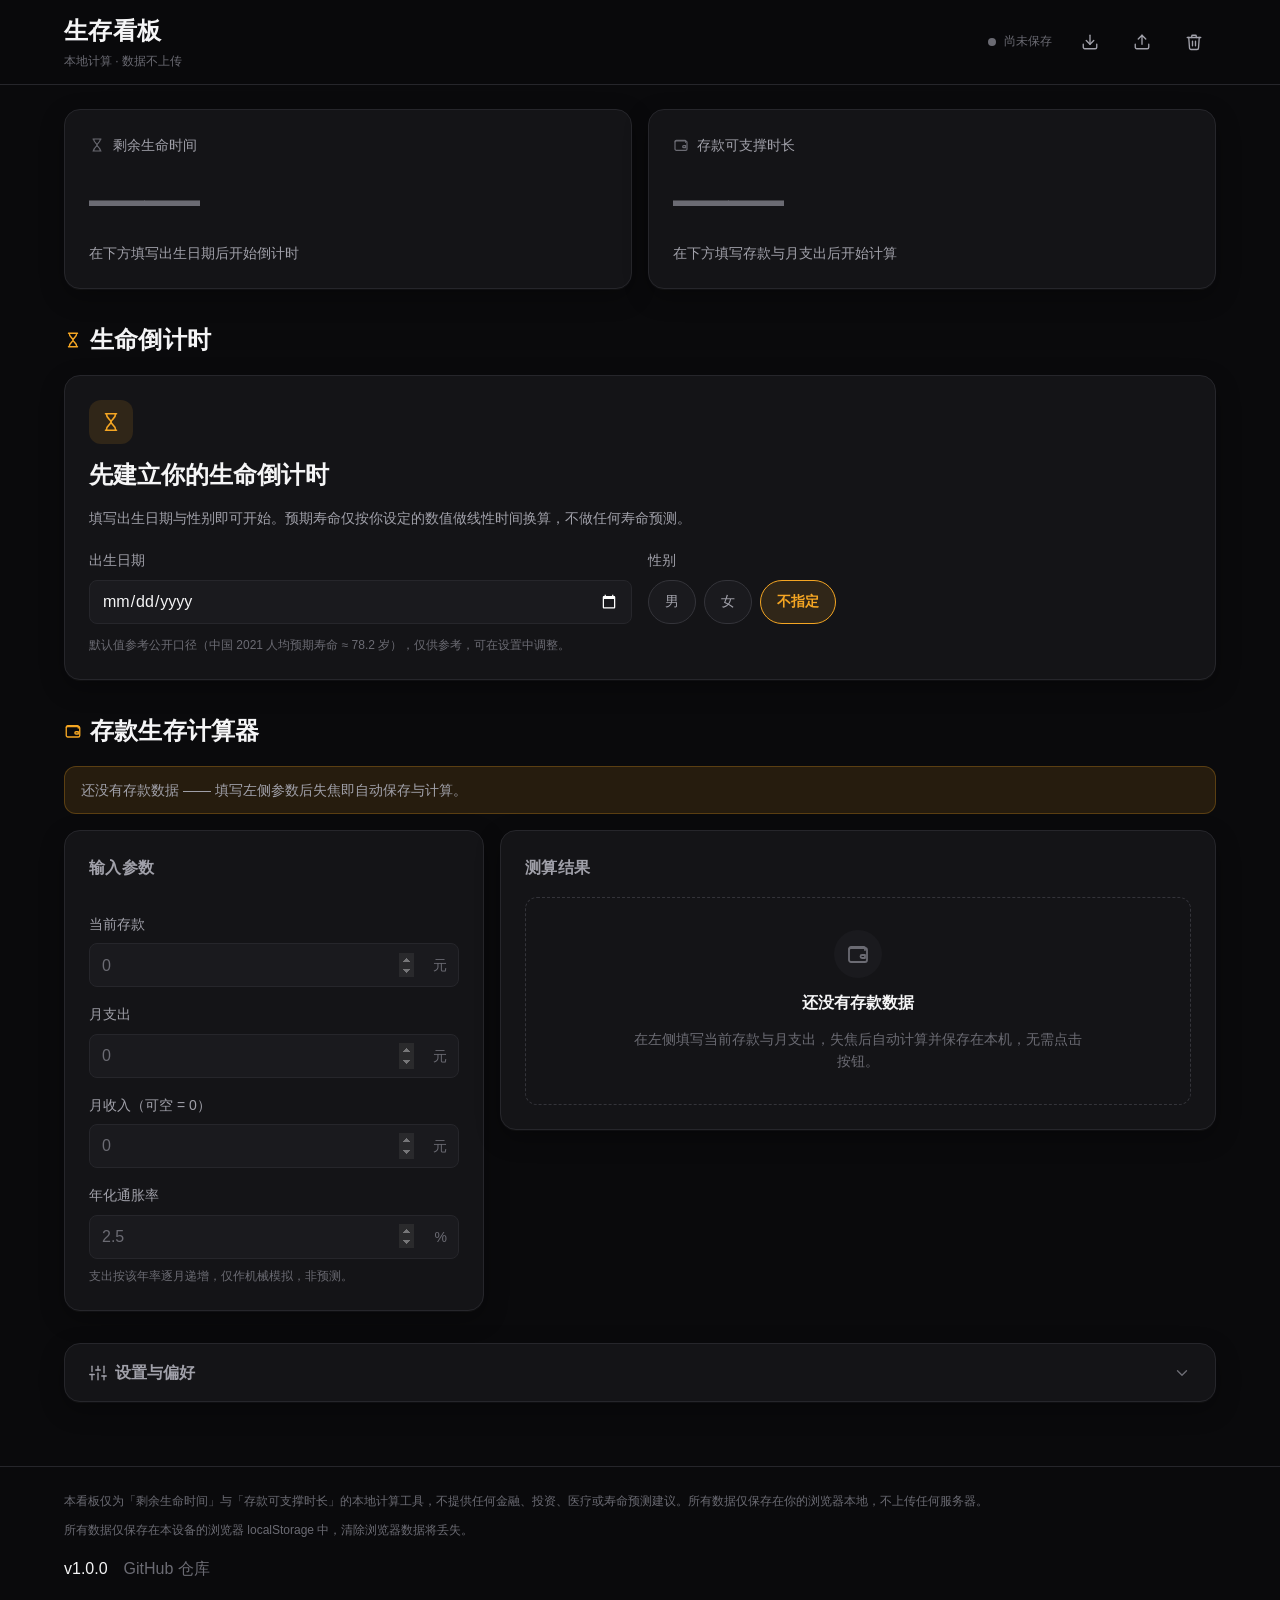
==== index.html @ ef68f20c "feat: 合并 Trae 前端页面并修复 5 处逻辑问题 合并前端（index.html / css/style.css / js/ui/*）与核心引擎，未改动 js/core 原有计算接口。  修" ====
<!doctype html>
<html lang="zh-CN">
<head>
  <meta charset="utf-8">
  <meta name="viewport" content="width=device-width, initial-scale=1, viewport-fit=cover">
  <meta name="description" content="个人生存看板：本地计算剩余生命时间与存款可支撑时长，数据仅保存在浏览器，不上传服务器。">
  <meta name="color-scheme" content="dark">
  <title>生存看板 · 本地计算 · 数据不上传</title>
  <!-- 内联 favicon（data URI），避免产生额外网络请求 -->
  <link rel="icon" href="data:image/svg+xml,%3Csvg xmlns='http://www.w3.org/2000/svg' viewBox='0 0 24 24'%3E%3Ccircle cx='12' cy='12' r='10' fill='%23f5a623'/%3E%3C/svg%3E">
  <link rel="stylesheet" href="./css/style.css">
</head>
<body>
  <!-- 顶栏：标题 + 数据状态 + 导入/导出/清空 -->
  <header class="site-header">
    <div class="container header-inner">
      <div class="brand">
        <h1>生存看板</h1>
        <p>本地计算 · 数据不上传</p>
      </div>
      <div class="header-actions">
        <span class="save-status" id="save-status" title="本机 localStorage 数据状态">
          <span class="dot" aria-label="未保存"></span>
          <span class="save-status__text">尚未保存</span>
        </span>

        <button type="button" class="icon-btn" id="btn-export" aria-label="导出 JSON 备份" title="导出 JSON 备份">
          <svg width="18" height="18" viewBox="0 0 24 24" fill="none" stroke="currentColor" stroke-width="1.8" stroke-linecap="round" stroke-linejoin="round" aria-hidden="true" focusable="false">
            <path d="M21 15v4a2 2 0 0 1-2 2H5a2 2 0 0 1-2-2v-4"/>
            <polyline points="7 10 12 15 17 10"/>
            <line x1="12" y1="15" x2="12" y2="3"/>
          </svg>
        </button>

        <button type="button" class="icon-btn" id="btn-import" aria-label="导入 JSON 备份" title="导入 JSON 备份">
          <svg width="18" height="18" viewBox="0 0 24 24" fill="none" stroke="currentColor" stroke-width="1.8" stroke-linecap="round" stroke-linejoin="round" aria-hidden="true" focusable="false">
            <path d="M21 15v4a2 2 0 0 1-2 2H5a2 2 0 0 1-2-2v-4"/>
            <polyline points="17 8 12 3 7 8"/>
            <line x1="12" y1="3" x2="12" y2="15"/>
          </svg>
        </button>

        <button type="button" class="icon-btn" id="btn-clear" aria-label="清空全部数据" title="清空全部数据">
          <svg width="18" height="18" viewBox="0 0 24 24" fill="none" stroke="currentColor" stroke-width="1.8" stroke-linecap="round" stroke-linejoin="round" aria-hidden="true" focusable="false">
            <polyline points="3 6 5 6 21 6"/>
            <path d="M19 6l-1 14a2 2 0 0 1-2 2H8a2 2 0 0 1-2-2L5 6"/>
            <path d="M10 11v6M14 11v6"/>
            <path d="M9 6V4a1 1 0 0 1 1-1h4a1 1 0 0 1 1 1v2"/>
          </svg>
        </button>
      </div>
    </div>
  </header>

  <main class="container">
    <!-- 首屏总览：剩余生命天数 · 存款可支撑月数（JS 渲染） -->
    <section id="hero" class="hero-grid" aria-label="核心数据总览"></section>

    <!-- 生命倒计时模块（JS 渲染） -->
    <section id="life-module" class="module" aria-label="生命倒计时"></section>

    <!-- 存款生存计算器模块（JS 渲染） -->
    <section id="savings-module" class="module" aria-label="存款生存计算器"></section>

    <!-- 设置抽屉（JS 渲染） -->
    <section id="settings-module" aria-label="设置与偏好"></section>
  </main>

  <!-- 页脚：免责声明全文由 JS 从 Config.DISCLAIMER 填充 -->
  <footer class="site-footer">
    <div class="container">
      <p id="footer-disclaimer"></p>
      <p>所有数据仅保存在本设备的浏览器 localStorage 中，清除浏览器数据将丢失。</p>
      <div class="footer-meta">
        <span id="app-version"></span>
        <a href="https://github.com/datouzhenbei/personal-survival-dashboard" id="repo-link" class="footer-link" target="_blank" rel="noopener noreferrer">GitHub 仓库</a>
      </div>
    </div>
  </footer>

  <!-- 自定义确认模态挂载点（禁用原生 confirm/alert） -->
  <div id="modal-root"></div>
  <!-- Toast 轻提示挂载点 -->
  <div id="toast-root" class="toast-root" aria-live="polite"></div>

  <!-- 隐藏的导入文件选择器 -->
  <input type="file" id="import-file" accept="application/json,.json" hidden>

  <script type="module" src="./js/ui/app.js"></script>
</body>
</html>
---- css/style.css ----
/* ============================================================
   style.css — 个人生存看板全部样式
   暗色简约主题；设计 token 严格对应 UI-REQUIREMENTS.md 第 4 节。
   无外部字体、无图片、无 CDN，完全离线可用。
   ============================================================ */

/* ---------------- 设计 token ---------------- */

:root {
  --bg-base: #0a0a0c;
  --bg-card: #141417;
  --bg-card-hover: #1c1c20;
  --bg-input: #1a1a1e;
  --border: #26262b;
  --border-strong: #34343a;
  --text-primary: #f5f5f6;
  --text-secondary: #a1a1aa;
  --text-muted: #6b6b73;
  --accent: #f5a623;
  --accent-soft: rgba(245, 166, 35, 0.12);
  --danger: #ef4444;
  --danger-soft: rgba(239, 68, 68, 0.12);
  --success: #22c55e;
  --success-soft: rgba(34, 197, 94, 0.12);
  --ring-track: #26262b;

  --fs-hero: 3.5rem;
  --fs-h1: 2rem;
  --fs-h2: 1.5rem;
  --fs-body: 1rem;
  --fs-sm: 0.875rem;
  --fs-xs: 0.75rem;

  --sp-1: 4px;
  --sp-2: 8px;
  --sp-3: 12px;
  --sp-4: 16px;
  --sp-6: 24px;
  --sp-8: 32px;

  --radius-sm: 8px;
  --radius-md: 12px;
  --radius-lg: 16px;
  --radius-pill: 999px;

  --shadow-card: 0 1px 0 rgba(255, 255, 255, 0.03), 0 8px 24px rgba(0, 0, 0, 0.3);

  --font-sans: -apple-system, BlinkMacSystemFont, 'PingFang SC', 'Microsoft YaHei',
    'Segoe UI', Roboto, sans-serif;
  --max-width: 1200px;
}

/* ---------------- 基础重置 ---------------- */

*,
*::before,
*::after {
  box-sizing: border-box;
}

html {
  -webkit-text-size-adjust: 100%;
}

body {
  margin: 0;
  font-family: var(--font-sans);
  font-size: var(--fs-body);
  line-height: 1.6;
  color: var(--text-primary);
  background: var(--bg-base);
  -webkit-font-smoothing: antialiased;
  text-rendering: optimizeLegibility;
  overflow-x: hidden;
  min-height: 100vh;
  display: flex;
  flex-direction: column;
}

h1, h2, h3, h4, p, dl, dd {
  margin: 0;
}

button {
  font: inherit;
  color: inherit;
  background: none;
  border: 0;
  padding: 0;
  cursor: pointer;
}

input, select {
  font: inherit;
  color: inherit;
}

a {
  color: var(--accent);
  text-decoration: none;
}
a:hover {
  text-decoration: underline;
}

.container {
  width: 100%;
  max-width: var(--max-width);
  margin: 0 auto;
  padding: 0 var(--sp-6);
}

main.container {
  flex: 1;
  padding-top: var(--sp-6);
  padding-bottom: var(--sp-8);
  display: flex;
  flex-direction: column;
  gap: var(--sp-8);
}

/* 数字等宽，避免跳动 */
.stat-card__value,
.stat-card__unit,
.result-hero__value,
.tick-text,
.data-table td.num,
.total-item__value,
.burn-result__value,
.ring-center__pct {
  font-variant-numeric: tabular-nums;
}

/* ---------------- 顶栏 ---------------- */

.site-header {
  border-bottom: 1px solid var(--border);
  background: rgba(10, 10, 12, 0.85);
  position: sticky;
  top: 0;
  z-index: 20;
  backdrop-filter: blur(8px);
}

.header-inner {
  display: flex;
  align-items: center;
  justify-content: space-between;
  gap: var(--sp-4);
  min-height: 64px;
  padding-top: var(--sp-3);
  padding-bottom: var(--sp-3);
}

.brand h1 {
  font-size: var(--fs-h2);
  font-weight: 650;
  letter-spacing: 0.02em;
  white-space: nowrap;
}

.brand p {
  font-size: var(--fs-xs);
  color: var(--text-muted);
  margin-top: 2px;
}

.header-actions {
  display: flex;
  align-items: center;
  gap: var(--sp-2);
}

.save-status {
  display: inline-flex;
  align-items: center;
  gap: var(--sp-2);
  font-size: var(--fs-xs);
  color: var(--text-muted);
  margin-right: var(--sp-2);
  white-space: nowrap;
}

.save-status .dot {
  width: 8px;
  height: 8px;
  border-radius: 50%;
  background: var(--text-muted);
  flex: none;
}

.save-status.is-saved .dot {
  background: var(--success);
  box-shadow: 0 0 0 3px var(--success-soft);
}

.icon-btn {
  display: inline-flex;
  align-items: center;
  justify-content: center;
  width: 44px;
  height: 44px;
  border-radius: var(--radius-sm);
  color: var(--text-secondary);
  border: 1px solid transparent;
  transition: background 0.15s ease, color 0.15s ease, border-color 0.15s ease;
}

.icon-btn:hover {
  background: var(--bg-card-hover);
  color: var(--text-primary);
  border-color: var(--border);
}

.icon-btn:focus-visible,
.btn:focus-visible,
.chip:focus-visible,
.field__input:focus-visible,
.drawer__toggle:focus-visible {
  outline: 2px solid var(--accent);
  outline-offset: 2px;
}

/* ---------------- 通用卡片 / 按钮 ---------------- */

.card {
  background: var(--bg-card);
  border: 1px solid var(--border);
  border-radius: var(--radius-lg);
  box-shadow: var(--shadow-card);
  padding: var(--sp-6);
}

.card__title {
  font-size: var(--fs-body);
  font-weight: 600;
  color: var(--text-secondary);
  margin-bottom: var(--sp-4);
  letter-spacing: 0.02em;
}

.card__error {
  color: var(--danger);
  font-size: var(--fs-sm);
}

.btn {
  display: inline-flex;
  align-items: center;
  justify-content: center;
  gap: var(--sp-2);
  min-height: 44px;
  padding: 0 var(--sp-4);
  border-radius: var(--radius-sm);
  font-size: var(--fs-sm);
  font-weight: 500;
  border: 1px solid var(--border-strong);
  transition: background 0.15s ease, border-color 0.15s ease, color 0.15s ease;
  white-space: nowrap;
}

.btn--ghost {
  background: transparent;
  color: var(--text-secondary);
}

.btn--ghost:hover {
  background: var(--bg-card-hover);
  color: var(--text-primary);
}

.btn--danger {
  background: var(--danger-soft);
  border-color: rgba(239, 68, 68, 0.4);
  color: var(--danger);
}

.btn--danger:hover {
  background: rgba(239, 68, 68, 0.2);
}

.btn--primary {
  background: var(--accent-soft);
  border-color: rgba(245, 166, 35, 0.4);
  color: var(--accent);
}

.btn--primary:hover {
  background: rgba(245, 166, 35, 0.2);
}

.btn--danger-text {
  color: var(--danger);
}

.btn--danger-text:hover {
  color: var(--danger);
  border-color: rgba(239, 68, 68, 0.4);
  background: var(--danger-soft);
}

/* ---------------- Hero 总览 ---------------- */

.hero-grid {
  display: grid;
  grid-template-columns: 1fr 1fr;
  gap: var(--sp-4);
}

.stat-card {
  display: flex;
  flex-direction: column;
  gap: var(--sp-3);
  transition: border-color 0.2s ease, background 0.2s ease;
}

.stat-card:hover {
  border-color: var(--border-strong);
}

.stat-card__head {
  display: flex;
  align-items: center;
  justify-content: space-between;
  gap: var(--sp-3);
}

.stat-card__title {
  display: inline-flex;
  align-items: center;
  gap: var(--sp-2);
  font-size: var(--fs-sm);
  color: var(--text-secondary);
  font-weight: 500;
}

.stat-card__title svg {
  color: var(--text-muted);
  flex: none;
}

.stat-card__badge {
  display: inline-flex;
  align-items: center;
  gap: var(--sp-2);
  font-size: var(--fs-xs);
  color: var(--text-muted);
  background: var(--bg-input);
  border: 1px solid var(--border);
  border-radius: var(--radius-pill);
  padding: 3px 10px;
  white-space: nowrap;
}

.stat-card__badge-sep {
  opacity: 0.5;
}

.stat-card__main {
  display: flex;
  align-items: baseline;
  gap: var(--sp-2);
  min-width: 0;
}

.stat-card__value {
  font-size: clamp(2rem, 12vw, var(--fs-hero));
  font-weight: 650;
  line-height: 1.1;
  letter-spacing: -0.02em;
  overflow-wrap: anywhere;
}

.stat-card__unit {
  font-size: var(--fs-h2);
  font-weight: 500;
  color: var(--text-secondary);
  flex: none;
}

.stat-card__sub {
  font-size: var(--fs-sm);
  color: var(--text-secondary);
  min-height: 1.5em;
}

.stat-card--accent .stat-card__value {
  color: var(--accent);
}
.stat-card--success .stat-card__value {
  color: var(--success);
}
.stat-card--danger .stat-card__value {
  color: var(--danger);
}
.stat-card--muted .stat-card__value {
  color: var(--text-muted);
}

/* ---------------- 模块通用 ---------------- */

.module {
  display: flex;
  flex-direction: column;
  gap: var(--sp-4);
}

.section-head {
  display: flex;
  align-items: center;
  gap: var(--sp-2);
}

.section-head svg {
  color: var(--accent);
}

.section-head h2 {
  font-size: var(--fs-h2);
  font-weight: 600;
  letter-spacing: 0.01em;
}

/* ---------------- 表单 ---------------- */

.form-grid {
  display: grid;
  grid-template-columns: repeat(2, 1fr);
  gap: var(--sp-4);
}

.form-grid--3 {
  grid-template-columns: repeat(3, 1fr);
}

.form-card {
  display: flex;
  flex-direction: column;
  gap: var(--sp-4);
}

.field {
  display: flex;
  flex-direction: column;
  gap: var(--sp-2);
  min-width: 0;
}

.field__label {
  font-size: var(--fs-sm);
  color: var(--text-secondary);
  font-weight: 500;
}

.field__control {
  position: relative;
  display: flex;
}

.field__input {
  width: 100%;
  min-height: 44px;
  padding: 0 var(--sp-3);
  background: var(--bg-input);
  border: 1px solid var(--border);
  border-radius: var(--radius-sm);
  color: var(--text-primary);
  font-size: var(--fs-body);
  transition: border-color 0.15s ease, background 0.15s ease;
}

.field__control.has-unit .field__input {
  padding-right: 44px;
}

.field__input::placeholder {
  color: var(--text-muted);
}

.field__input:hover:not(:disabled) {
  border-color: var(--border-strong);
}

.field__input:focus {
  outline: none;
  border-color: var(--accent);
  box-shadow: 0 0 0 3px var(--accent-soft);
}

.field__input:disabled {
  opacity: 0.55;
  cursor: not-allowed;
}

.field__unit {
  position: absolute;
  right: var(--sp-3);
  top: 50%;
  transform: translateY(-50%);
  font-size: var(--fs-sm);
  color: var(--text-muted);
  pointer-events: none;
}

.field__hint {
  font-size: var(--fs-xs);
  color: var(--text-muted);
}

.field__error {
  font-size: var(--fs-xs);
  color: var(--danger);
}

.field.has-error .field__input {
  border-color: var(--danger);
  box-shadow: 0 0 0 3px var(--danger-soft);
}

/* 数字输入框微调按钮弱化 */
.field__input[type='number']::-webkit-outer-spin-button,
.field__input[type='number']::-webkit-inner-spin-button {
  opacity: 0.4;
}

/* ---------------- Chip 单选组 ---------------- */

.chip-group {
  display: flex;
  gap: var(--sp-2);
  flex-wrap: wrap;
}

.chip {
  min-height: 44px;
  padding: 0 var(--sp-4);
  border-radius: var(--radius-pill);
  border: 1px solid var(--border-strong);
  background: var(--bg-input);
  color: var(--text-secondary);
  font-size: var(--fs-sm);
  transition: all 0.15s ease;
}

.chip:hover {
  border-color: var(--text-muted);
  color: var(--text-primary);
}

.chip.is-selected {
  background: var(--accent-soft);
  border-color: var(--accent);
  color: var(--accent);
  font-weight: 600;
}

/* ---------------- 生命模块布局 ---------------- */

.life-grid {
  display: grid;
  grid-template-columns: minmax(260px, 360px) 1fr;
  gap: var(--sp-4);
  align-items: start;
}

.life-side {
  display: flex;
  flex-direction: column;
  gap: var(--sp-4);
  min-width: 0;
}

.ring-card {
  display: flex;
  flex-direction: column;
  align-items: center;
  gap: var(--sp-4);
}

.ring-wrap {
  position: relative;
  width: 220px;
  height: 220px;
  display: grid;
  place-items: center;
}

.ring-svg {
  width: 100%;
  height: 100%;
}

.ring-track {
  stroke: var(--ring-track);
}

.ring-progress {
  stroke: var(--accent);
  transition: stroke-dashoffset 0.6s ease, stroke 0.3s ease;
}

.ring-wrap.is-over .ring-progress {
  stroke: var(--success);
}

.ring-center {
  position: absolute;
  inset: 0;
  display: flex;
  flex-direction: column;
  align-items: center;
  justify-content: center;
  gap: 2px;
  pointer-events: none;
}

.ring-center__pct {
  font-size: 2.4rem;
  font-weight: 650;
  color: var(--accent);
  line-height: 1.1;
}

.ring-wrap.is-over .ring-center__pct {
  color: var(--success);
}

.ring-center__label {
  font-size: var(--fs-xs);
  color: var(--text-muted);
  letter-spacing: 0.15em;
}

.ring-card__note {
  font-size: var(--fs-xs);
  color: var(--text-muted);
  text-align: center;
}

.ring-card__note.is-over {
  color: var(--success);
}

.ring-placeholder {
  width: 220px;
  height: 220px;
  display: grid;
  place-items: center;
  border: 1px dashed var(--border-strong);
  border-radius: 50%;
  color: var(--text-muted);
}

/* 详情列表 */

.details-card {
  display: flex;
  flex-direction: column;
}

.detail-list {
  display: flex;
  flex-direction: column;
}

.detail-row {
  display: flex;
  align-items: baseline;
  justify-content: space-between;
  gap: var(--sp-4);
  padding: var(--sp-3) 0;
  border-bottom: 1px solid var(--border);
}

.detail-row:first-child {
  padding-top: 0;
}

.detail-row:last-child {
  border-bottom: 0;
  padding-bottom: 0;
}

.detail-row dt {
  font-size: var(--fs-sm);
  color: var(--text-muted);
  flex: none;
}

.detail-row dd {
  font-size: var(--fs-sm);
  color: var(--text-primary);
  text-align: right;
  overflow-wrap: anywhere;
}

.detail-sub {
  color: var(--text-muted);
}

.tick-text {
  color: var(--accent);
  font-weight: 550;
}

/* ---------------- 引导 / 空状态 / 行内提示 ---------------- */

.guide {
  display: flex;
  flex-direction: column;
  gap: var(--sp-3);
  align-items: flex-start;
}

.guide__icon {
  width: 44px;
  height: 44px;
  border-radius: var(--radius-md);
  background: var(--accent-soft);
  color: var(--accent);
  display: grid;
  place-items: center;
}

.guide__title {
  font-size: var(--fs-h2);
  font-weight: 600;
}

.guide__desc {
  font-size: var(--fs-sm);
  color: var(--text-secondary);
  max-width: 56em;
}

.guide .form-grid {
  width: 100%;
  margin-top: var(--sp-2);
}

.inline-banner {
  font-size: var(--fs-sm);
  color: var(--text-secondary);
  background: var(--accent-soft);
  border: 1px solid rgba(245, 166, 35, 0.25);
  border-radius: var(--radius-md);
  padding: var(--sp-3) var(--sp-4);
}

.empty {
  display: flex;
  flex-direction: column;
  align-items: center;
  text-align: center;
  gap: var(--sp-3);
  padding: var(--sp-8) var(--sp-4);
  border: 1px dashed var(--border-strong);
  border-radius: var(--radius-md);
}

.empty__icon {
  width: 48px;
  height: 48px;
  border-radius: 50%;
  background: var(--bg-input);
  color: var(--text-muted);
  display: grid;
  place-items: center;
}

.empty__title {
  font-size: var(--fs-body);
  font-weight: 600;
}

.empty__desc {
  font-size: var(--fs-sm);
  color: var(--text-muted);
  max-width: 32em;
}

/* ---------------- 存款模块 ---------------- */

.savings-grid {
  display: grid;
  grid-template-columns: minmax(0, 420px) 1fr;
  gap: var(--sp-4);
  align-items: start;
}

.savings-grid .form-grid {
  grid-template-columns: 1fr;
}

.result-card {
  display: flex;
  flex-direction: column;
}

.result-panel {
  display: flex;
  flex-direction: column;
  gap: var(--sp-6);
}

.result-hero {
  display: flex;
  align-items: baseline;
  gap: var(--sp-2);
  flex-wrap: wrap;
}

.result-hero__value {
  font-size: clamp(2rem, 9vw, 3rem);
  font-weight: 650;
  line-height: 1.1;
  letter-spacing: -0.02em;
}

.result-hero__unit {
  font-size: var(--fs-h2);
  color: var(--text-secondary);
}

.result-hero__sub {
  font-size: var(--fs-sm);
  color: var(--text-secondary);
  margin-top: calc(-1 * var(--sp-3));
}

.tone-accent { color: var(--accent); }
.tone-success { color: var(--success); }
.tone-danger { color: var(--danger); }
.tone-muted { color: var(--text-muted); }

/* 月净消耗 */

.burn-row {
  display: flex;
  flex-direction: column;
  gap: var(--sp-3);
  padding: var(--sp-4);
  background: var(--bg-input);
  border: 1px solid var(--border);
  border-radius: var(--radius-md);
}

.burn-eq {
  display: flex;
  align-items: center;
  gap: var(--sp-3);
  flex-wrap: wrap;
  font-size: var(--fs-sm);
  color: var(--text-secondary);
}

.burn-eq__op {
  color: var(--text-muted);
}

.burn-result {
  display: flex;
  align-items: baseline;
  justify-content: space-between;
  gap: var(--sp-3);
  padding-top: var(--sp-3);
  border-top: 1px dashed var(--border-strong);
}

.burn-result__label {
  font-size: var(--fs-sm);
}

.burn-result__value {
  font-size: var(--fs-h2);
  font-weight: 650;
}

/* 汇总三栏 */

.totals-grid {
  display: grid;
  grid-template-columns: repeat(3, 1fr);
  gap: var(--sp-3);
}

.total-item {
  display: flex;
  flex-direction: column;
  gap: var(--sp-1);
  padding: var(--sp-3);
  background: var(--bg-input);
  border: 1px solid var(--border);
  border-radius: var(--radius-sm);
  min-width: 0;
}

.total-item__label {
  font-size: var(--fs-xs);
  color: var(--text-muted);
}

.total-item__value {
  font-size: var(--fs-sm);
  font-weight: 550;
  overflow-wrap: anywhere;
}

.result-note {
  font-size: var(--fs-xs);
  color: var(--success);
  background: var(--success-soft);
  border-radius: var(--radius-sm);
  padding: var(--sp-2) var(--sp-3);
}

/* 压力测试表 */

.stress-wrap {
  display: flex;
  flex-direction: column;
  gap: var(--sp-3);
}

.stress-wrap__title {
  font-size: var(--fs-sm);
  color: var(--text-secondary);
  font-weight: 600;
}

.data-table {
  width: 100%;
  border-collapse: collapse;
  font-size: var(--fs-sm);
}

.data-table th,
.data-table td {
  text-align: left;
  padding: var(--sp-3) var(--sp-2);
  border-bottom: 1px solid var(--border);
}

.data-table thead th {
  font-size: var(--fs-xs);
  font-weight: 500;
  color: var(--text-muted);
  border-bottom-color: var(--border-strong);
}

.data-table th.num,
.data-table td.num {
  text-align: right;
  font-weight: 550;
  white-space: nowrap;
}

.data-table tbody tr:last-child td {
  border-bottom: 0;
}

/* ---------------- 设置抽屉 ---------------- */

.drawer {
  padding: 0;
  overflow: hidden;
}

.drawer__toggle {
  width: 100%;
  display: flex;
  align-items: center;
  justify-content: space-between;
  gap: var(--sp-3);
  padding: var(--sp-4) var(--sp-6);
  min-height: 56px;
  color: var(--text-secondary);
  transition: color 0.15s ease, background 0.15s ease;
}

.drawer__toggle:hover {
  background: var(--bg-card-hover);
  color: var(--text-primary);
}

.drawer__toggle-left {
  display: inline-flex;
  align-items: center;
  gap: var(--sp-2);
  font-size: var(--fs-body);
  font-weight: 600;
}

.drawer__chevron {
  display: inline-flex;
  transition: transform 0.2s ease;
  color: var(--text-muted);
}

.drawer__chevron.is-open,
.drawer__toggle.is-open .drawer__chevron {
  transform: rotate(180deg);
}

.drawer__body {
  display: grid;
  grid-template-rows: 0fr;
  transition: grid-template-rows 0.25s ease;
}

.drawer__body.is-open {
  grid-template-rows: 1fr;
}

.drawer__inner {
  overflow: hidden;
  min-height: 0;
}

.drawer.is-open .drawer__inner,
.drawer__body.is-open .drawer__inner {
  /* 展开后内部正常排布 */
}

.drawer__body .drawer__inner > * {
  padding: 0 var(--sp-6) var(--sp-6);
}

.drawer__body .form-grid {
  padding-top: var(--sp-2);
}

.drawer__actions {
  display: flex;
  flex-wrap: wrap;
  gap: var(--sp-2);
}

/* ---------------- 模态确认框 ---------------- */

.modal-overlay {
  position: fixed;
  inset: 0;
  z-index: 100;
  background: rgba(0, 0, 0, 0.65);
  display: flex;
  align-items: center;
  justify-content: center;
  padding: var(--sp-4);
  animation: overlay-in 0.15s ease;
}

.modal-overlay[hidden] {
  display: none;
}

.modal {
  width: 100%;
  max-width: 420px;
  animation: modal-in 0.18s ease;
}

.modal__body {
  background: var(--bg-card);
  border: 1px solid var(--border-strong);
  border-radius: var(--radius-lg);
  box-shadow: var(--shadow-card);
  padding: var(--sp-6);
  display: flex;
  flex-direction: column;
  gap: var(--sp-3);
}

.modal__title {
  font-size: var(--fs-h2);
  font-weight: 600;
}

.modal__message {
  font-size: var(--fs-sm);
  color: var(--text-secondary);
}

.modal__actions {
  display: flex;
  justify-content: flex-end;
  gap: var(--sp-2);
  margin-top: var(--sp-3);
}

@keyframes overlay-in {
  from { opacity: 0; }
  to { opacity: 1; }
}

@keyframes modal-in {
  from { opacity: 0; transform: translateY(8px) scale(0.98); }
  to { opacity: 1; transform: translateY(0) scale(1); }
}

@media (prefers-reduced-motion: reduce) {
  .ring-progress,
  .drawer__body,
  .drawer__chevron,
  .modal-overlay,
  .modal {
    transition: none !important;
    animation: none !important;
  }
}

/* ---------------- Toast ---------------- */

.toast-root {
  position: fixed;
  right: var(--sp-4);
  bottom: var(--sp-4);
  z-index: 200;
  display: flex;
  flex-direction: column;
  gap: var(--sp-2);
  pointer-events: none;
}

.toast {
  background: var(--bg-card);
  border: 1px solid var(--border-strong);
  border-radius: var(--radius-md);
  box-shadow: var(--shadow-card);
  padding: var(--sp-3) var(--sp-4);
  font-size: var(--fs-sm);
  color: var(--text-primary);
  opacity: 0;
  transform: translateY(8px);
  transition: opacity 0.25s ease, transform 0.25s ease;
  max-width: min(360px, calc(100vw - 32px));
}

.toast.is-shown {
  opacity: 1;
  transform: translateY(0);
}

.toast--success {
  border-color: rgba(34, 197, 94, 0.4);
}
.toast--success::before {
  content: '';
  display: inline-block;
  width: 8px;
  height: 8px;
  border-radius: 50%;
  background: var(--success);
  margin-right: var(--sp-2);
}
.toast--error {
  border-color: rgba(239, 68, 68, 0.4);
}
.toast--error::before {
  content: '';
  display: inline-block;
  width: 8px;
  height: 8px;
  border-radius: 50%;
  background: var(--danger);
  margin-right: var(--sp-2);
}

/* ---------------- 页脚 ---------------- */

.site-footer {
  border-top: 1px solid var(--border);
  padding: var(--sp-6) 0;
  margin-top: var(--sp-8);
}

.site-footer .container {
  display: flex;
  flex-direction: column;
  gap: var(--sp-2);
}

.site-footer p {
  font-size: var(--fs-xs);
  color: var(--text-muted);
  line-height: 1.7;
}

.footer-meta {
  display: flex;
  gap: var(--sp-4);
  flex-wrap: wrap;
  padding-top: var(--sp-2);
}

.footer-link {
  color: var(--text-muted);
}

/* ---------------- 响应式：平板 ---------------- */

@media (max-width: 1023px) {
  .life-grid,
  .savings-grid {
    grid-template-columns: 1fr;
  }

  .ring-card {
    justify-self: center;
    width: 100%;
    max-width: 480px;
  }

  .savings-grid .form-grid {
    grid-template-columns: repeat(2, 1fr);
  }
}

/* ---------------- 响应式：手机 ---------------- */

@media (max-width: 639px) {
  :root {
    --fs-h2: 1.25rem;
  }

  .container {
    padding-left: var(--sp-4);
    padding-right: var(--sp-4);
  }

  main.container {
    gap: var(--sp-6);
    padding-top: var(--sp-4);
  }

  .brand p {
    display: none;
  }

  .save-status .save-status__text {
    /* 状态文字保留但缩小空间 */
  }

  .save-status {
    margin-right: 0;
  }

  .hero-grid {
    grid-template-columns: 1fr;
  }

  .card {
    padding: var(--sp-4);
  }

  .form-grid,
  .form-grid--3 {
    grid-template-columns: 1fr;
  }

  .savings-grid .form-grid {
    grid-template-columns: 1fr;
  }

  .ring-wrap,
  .ring-placeholder {
    width: 180px;
    height: 180px;
  }

  .ring-center__pct {
    font-size: 2rem;
  }

  .detail-row {
    flex-direction: column;
    align-items: flex-start;
    gap: 2px;
  }

  .detail-row dd {
    text-align: left;
  }

  .totals-grid {
    grid-template-columns: 1fr;
  }

  .stat-card__badge {
    font-size: 0.6875rem;
    padding: 2px 8px;
  }

  .drawer__toggle {
    padding: var(--sp-4);
  }

  .drawer__body .drawer__inner > * {
    padding-left: var(--sp-4);
    padding-right: var(--sp-4);
  }

  .modal__actions {
    flex-direction: column-reverse;
  }

  .modal__actions .btn {
    width: 100%;
  }
}

/* ---------------- 响应式：超窄屏（≤400px） ----------------
   顶栏在 360px 下「标题 + 状态文字 + 3 个图标按钮」放不下，
   会导致标题折成两行。这里收起冗余的状态文字，仅保留状态圆点
   （圆点仍带 title 与 aria-label，状态信息不丢失）。 */

@media (max-width: 400px) {
  .save-status__text {
    display: none;
  }

  .save-status {
    margin-right: 0;
  }
}
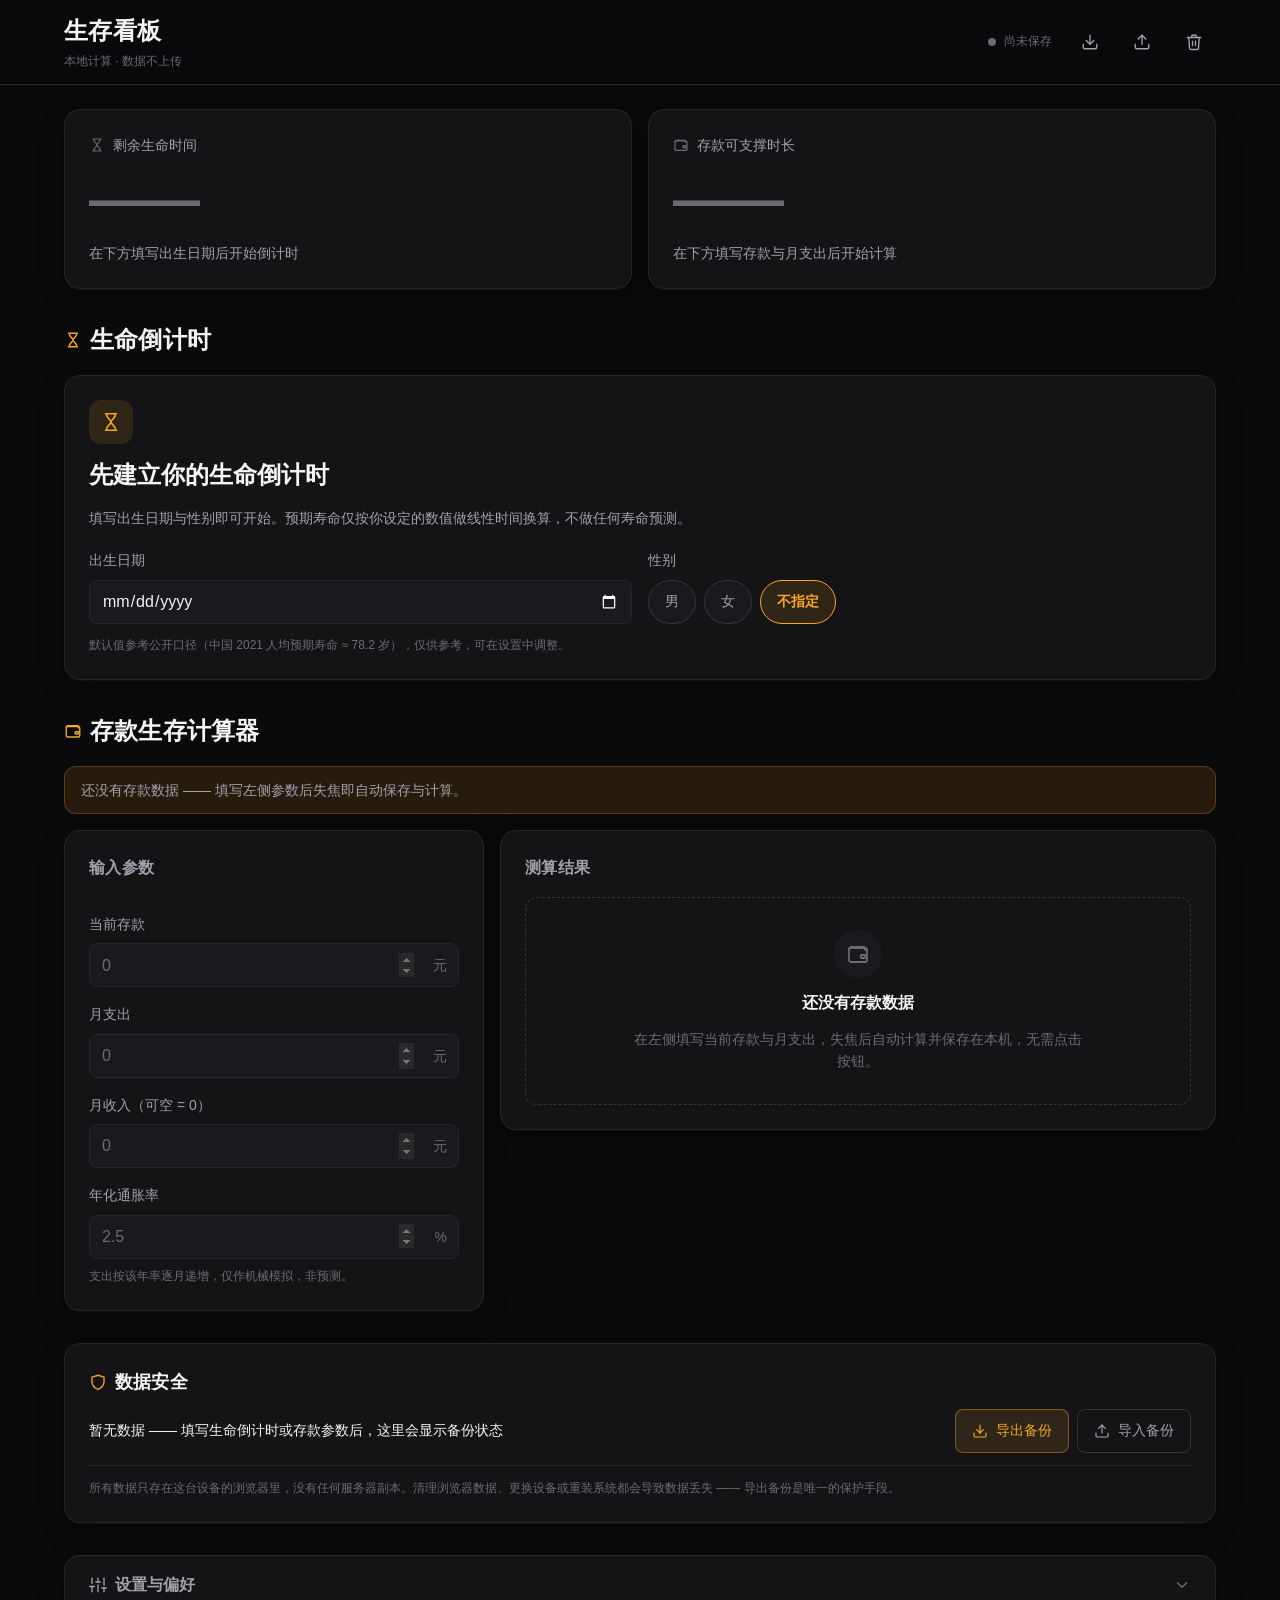
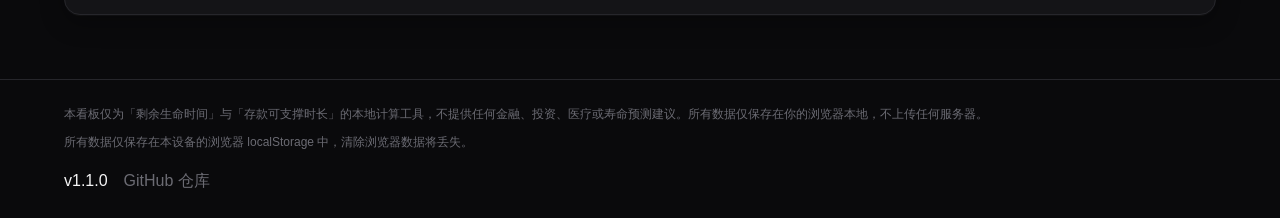
==== commit d68d0239: "feat(v1.1): 数据更耐用 — 时间戳备份 / 导入校验与预览 / 备份提醒 core 层 - config.js: 新增 APP_VERSION、KEYS.EXPORT_META、DATA_" ====
--- a/index.html
+++ b/index.html
@@ -62,6 +62,9 @@
     <!-- 存款生存计算器模块（JS 渲染） -->
     <section id="savings-module" class="module" aria-label="存款生存计算器"></section>
 
+    <!-- 数据安全与备份模块（JS 渲染，V1.1 新增） -->
+    <section id="data-module" class="module" aria-label="数据安全与备份"></section>
+
     <!-- 设置抽屉（JS 渲染） -->
     <section id="settings-module" aria-label="设置与偏好"></section>
   </main>
--- a/css/style.css
+++ b/css/style.css
@@ -1323,3 +1323,257 @@
     margin-right: 0;
   }
 }
+
+/* ============================================================
+   V1.1 新增：数据安全 / 备份提醒 / 导入预览
+   ============================================================ */
+
+/* ---------------- 小尺寸按钮（提示条内使用） ---------------- */
+
+.btn--sm {
+  min-height: 36px;
+  padding: 0 var(--sp-3);
+  font-size: var(--fs-xs);
+  gap: var(--sp-1);
+}
+
+/* ---------------- 数据安全卡片 ---------------- */
+
+.data-safety {
+  display: flex;
+  flex-direction: column;
+  gap: var(--sp-3);
+}
+
+.data-safety .section-head h2 {
+  font-size: 1.125rem;
+}
+
+.data-safety__row {
+  display: flex;
+  align-items: center;
+  justify-content: space-between;
+  gap: var(--sp-4);
+  flex-wrap: wrap;
+}
+
+.data-safety__info {
+  display: flex;
+  flex-direction: column;
+  gap: 2px;
+  min-width: 0;
+}
+
+.data-safety__meta {
+  font-size: var(--fs-sm);
+  color: var(--text-primary);
+}
+
+.data-safety__sub {
+  font-size: var(--fs-xs);
+  color: var(--text-muted);
+}
+
+.data-safety__actions {
+  display: flex;
+  gap: var(--sp-2);
+  flex-wrap: wrap;
+}
+
+.data-safety__note {
+  font-size: var(--fs-xs);
+  color: var(--text-muted);
+  line-height: 1.7;
+  border-top: 1px solid var(--border);
+  padding-top: var(--sp-3);
+}
+
+/* ---------------- 备份提醒条 ---------------- */
+
+.backup-banner {
+  display: flex;
+  align-items: center;
+  gap: var(--sp-3);
+  flex-wrap: wrap;
+  background: var(--accent-soft);
+  border: 1px solid rgba(245, 166, 35, 0.28);
+  border-radius: var(--radius-md);
+  padding: var(--sp-3) var(--sp-4);
+}
+
+.backup-banner__icon {
+  display: inline-flex;
+  color: var(--accent);
+  flex: none;
+}
+
+.backup-banner__text {
+  flex: 1 1 200px;
+  min-width: 0;
+  font-size: var(--fs-sm);
+  color: var(--text-secondary);
+}
+
+.backup-banner__actions {
+  display: flex;
+  gap: var(--sp-2);
+  flex-wrap: wrap;
+}
+
+/* ---------------- 导入预览对话框 ---------------- */
+
+.modal--wide {
+  max-width: 560px;
+}
+
+.modal--wide .modal__body {
+  max-height: min(80vh, 640px);
+  overflow-y: auto;
+}
+
+.preview-meta {
+  display: flex;
+  flex-direction: column;
+  gap: var(--sp-1);
+  background: var(--bg-input);
+  border-radius: var(--radius-md);
+  padding: var(--sp-3);
+}
+
+.preview-meta__row {
+  display: flex;
+  gap: var(--sp-3);
+  font-size: var(--fs-xs);
+}
+
+.preview-meta__key {
+  flex: none;
+  width: 5em;
+  color: var(--text-muted);
+}
+
+.preview-meta__val {
+  color: var(--text-secondary);
+  min-width: 0;
+  word-break: break-all;
+}
+
+.preview-section {
+  display: flex;
+  flex-direction: column;
+  gap: var(--sp-2);
+}
+
+.preview-section__title {
+  font-size: var(--fs-sm);
+  font-weight: 600;
+  color: var(--text-primary);
+}
+
+.preview-list,
+.preview-warn {
+  list-style: none;
+  margin: 0;
+  padding: 0;
+  display: flex;
+  flex-direction: column;
+  gap: var(--sp-1);
+}
+
+.preview-item {
+  display: flex;
+  align-items: center;
+  gap: var(--sp-2);
+  font-size: var(--fs-sm);
+  color: var(--text-secondary);
+}
+
+.preview-item__badge {
+  flex: none;
+  font-size: 0.6875rem;
+  padding: 1px 6px;
+  border-radius: var(--radius-pill);
+  border: 1px solid transparent;
+}
+
+.preview-item__badge--add {
+  color: var(--success);
+  background: var(--success-soft);
+  border-color: rgba(34, 197, 94, 0.3);
+}
+
+.preview-item__badge--overwrite {
+  color: var(--accent);
+  background: var(--accent-soft);
+  border-color: rgba(245, 166, 35, 0.3);
+}
+
+.preview-item__detail {
+  font-size: var(--fs-xs);
+  color: var(--text-muted);
+}
+
+.preview-warn li {
+  position: relative;
+  padding-left: var(--sp-3);
+  font-size: var(--fs-xs);
+  color: var(--text-secondary);
+  line-height: 1.6;
+}
+
+.preview-warn li::before {
+  content: '·';
+  position: absolute;
+  left: var(--sp-1);
+  color: var(--accent);
+}
+
+.preview-note {
+  font-size: var(--fs-xs);
+  color: var(--text-muted);
+  line-height: 1.7;
+}
+
+/* ---------------- 响应式：数据安全区 ---------------- */
+
+@media (max-width: 639px) {
+  .data-safety__row {
+    flex-direction: column;
+    align-items: stretch;
+  }
+
+  .data-safety__actions {
+    width: 100%;
+  }
+
+  .data-safety__actions .btn {
+    flex: 1 1 auto;
+    justify-content: center;
+  }
+
+  .backup-banner {
+    flex-direction: column;
+    align-items: flex-start;
+    gap: var(--sp-2);
+  }
+
+  .backup-banner__text {
+    flex: none;
+  }
+
+  .modal--wide .modal__body {
+    max-height: 85vh;
+    padding: var(--sp-4);
+  }
+}
+
+@media (max-width: 400px) {
+  .backup-banner__actions {
+    width: 100%;
+  }
+
+  .backup-banner__actions .btn {
+    flex: 1 1 auto;
+    justify-content: center;
+  }
+}
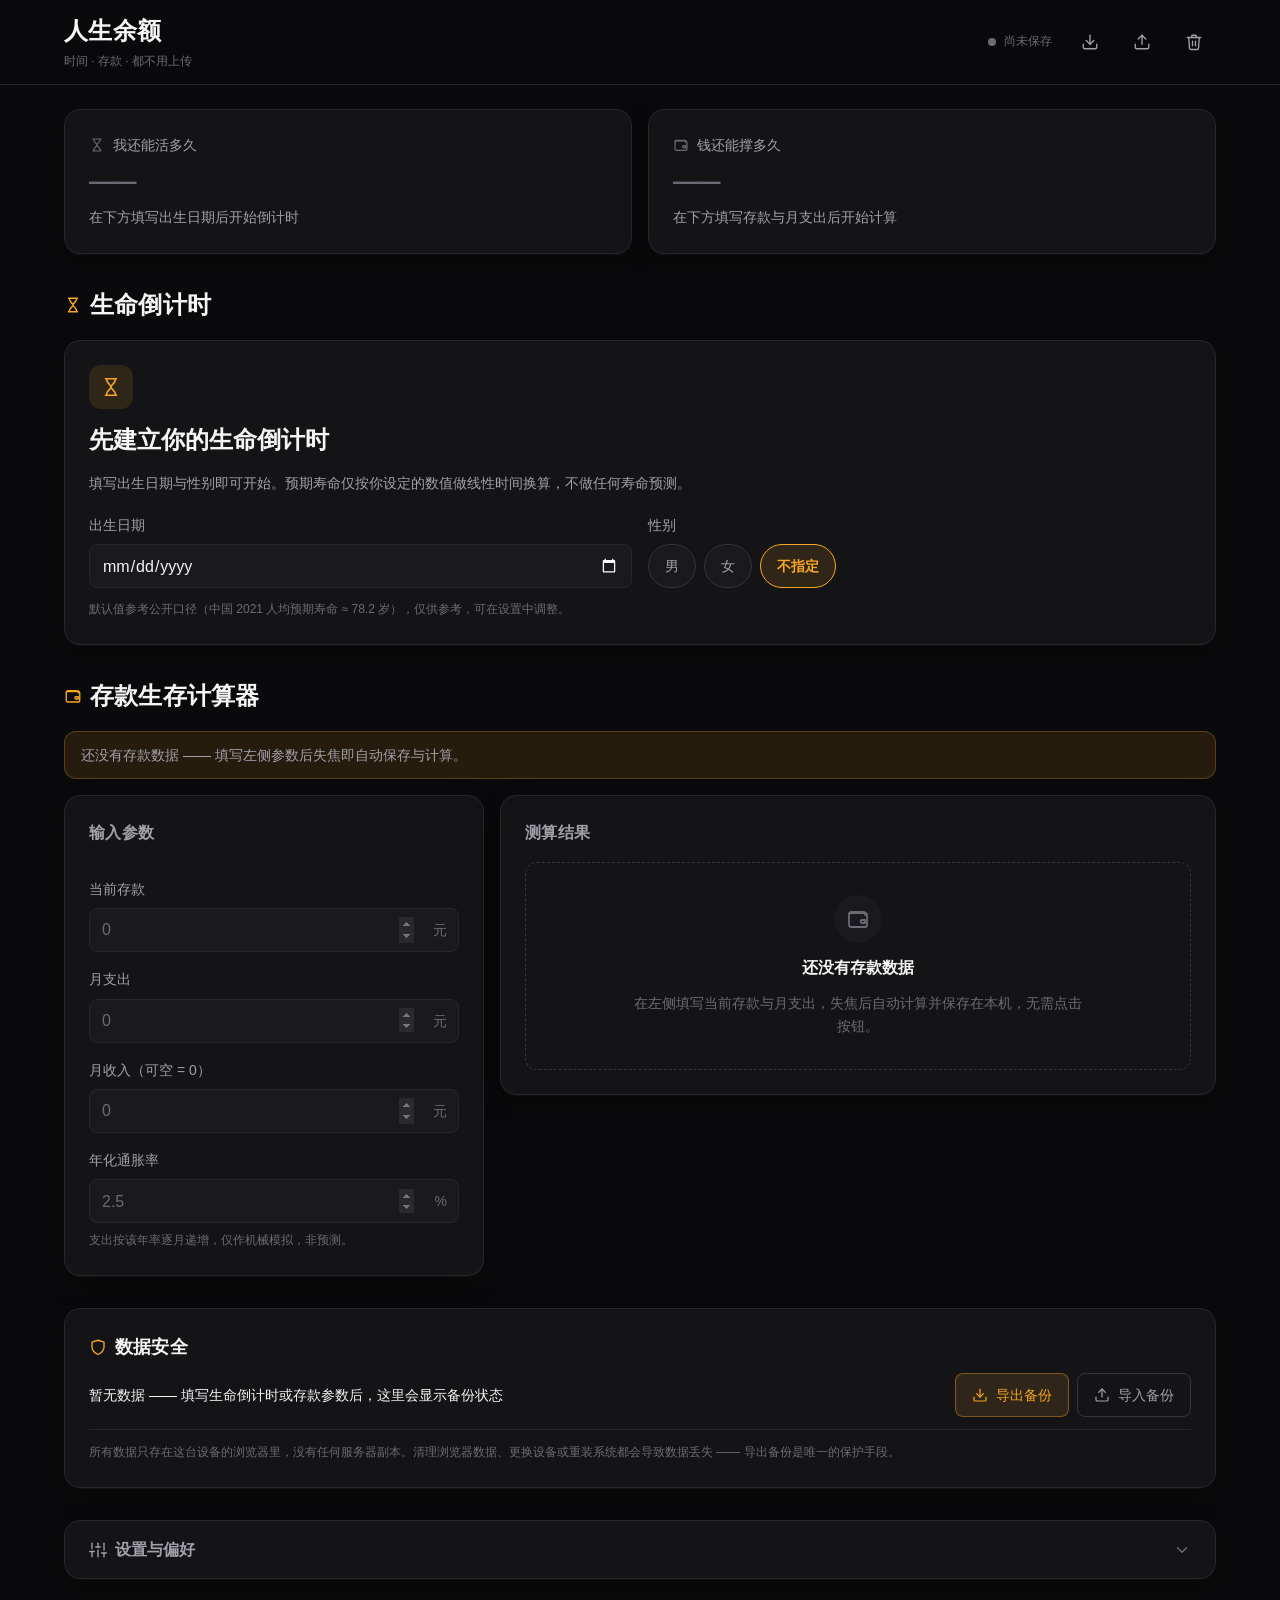
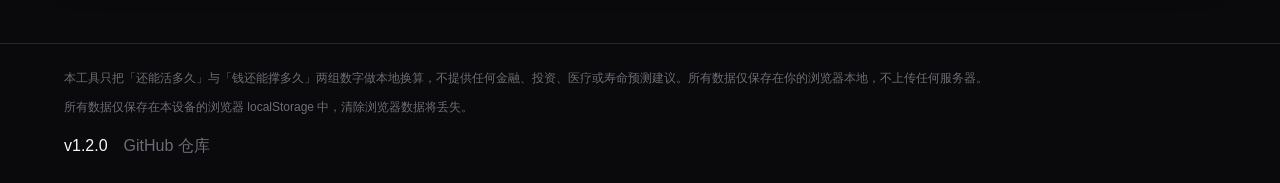
==== commit 5806c4cd: "feat(ui): 首屏趣味化改造 v1.2.0 品牌与文案 - 顶栏标题「生存看板」→「人生余额」，副标题改为口语化「时间 · 存款 · 都不用上传」 - <title> / meta descri" ====
--- a/index.html
+++ b/index.html
@@ -3,9 +3,9 @@
 <head>
   <meta charset="utf-8">
   <meta name="viewport" content="width=device-width, initial-scale=1, viewport-fit=cover">
-  <meta name="description" content="个人生存看板：本地计算剩余生命时间与存款可支撑时长，数据仅保存在浏览器，不上传服务器。">
+  <meta name="description" content="人生余额：算算你还能活多久、钱还能撑多久。全部在本机计算，数据不上传服务器。">
   <meta name="color-scheme" content="dark">
-  <title>生存看板 · 本地计算 · 数据不上传</title>
+  <title>人生余额 · 我还能活多久，钱还能撑多久</title>
   <!-- 内联 favicon（data URI），避免产生额外网络请求 -->
   <link rel="icon" href="data:image/svg+xml,%3Csvg xmlns='http://www.w3.org/2000/svg' viewBox='0 0 24 24'%3E%3Ccircle cx='12' cy='12' r='10' fill='%23f5a623'/%3E%3C/svg%3E">
   <link rel="stylesheet" href="./css/style.css">
@@ -15,8 +15,8 @@
   <header class="site-header">
     <div class="container header-inner">
       <div class="brand">
-        <h1>生存看板</h1>
-        <p>本地计算 · 数据不上传</p>
+        <h1>人生余额</h1>
+        <p>时间 · 存款 · 都不用上传</p>
       </div>
       <div class="header-actions">
         <span class="save-status" id="save-status" title="本机 localStorage 数据状态">
--- a/css/style.css
+++ b/css/style.css
@@ -395,6 +395,131 @@
 }
 .stat-card--muted .stat-card__value {
   color: var(--text-muted);
+  /* 无数据/报错时的占位符「——」在 hero 字号下会被读成「加载进度条」，
+     这里单独收小，让它明确是「还没填」而不是「还在加载」。 */
+  font-size: var(--fs-h2);
+}
+
+/* ---------------- 首屏高亮条（V1.2 趣味化） ----------------
+   用途：把「39 年 286 天 · 14:22:25 · GG 日期」这类关键副信息
+   从灰色小字升级为一块醒目的强调面板。 */
+
+.card-sub-stack {
+  display: flex;
+  flex-direction: column;
+  gap: var(--sp-2);
+  min-height: 1.5em;
+}
+
+.hl-strip {
+  display: flex;
+  align-items: baseline;
+  justify-content: space-between;
+  gap: var(--sp-2) var(--sp-3);
+  flex-wrap: wrap;
+  padding: 12px 14px;
+  border-radius: var(--radius-md);
+  background: var(--accent-soft);
+  border: 1px solid rgba(245, 166, 35, 0.26);
+}
+
+.hl-strip__left {
+  display: inline-flex;
+  align-items: baseline;
+  flex-wrap: wrap;
+  gap: var(--sp-2) var(--sp-3);
+  min-width: 0;
+}
+
+.hl-strip__main {
+  font-size: clamp(1.25rem, 4.6vw, 1.75rem);
+  font-weight: 650;
+  line-height: 1.2;
+  letter-spacing: -0.01em;
+  color: var(--accent);
+  font-variant-numeric: tabular-nums;
+}
+
+.hl-strip__clock {
+  font-size: var(--fs-sm);
+  font-weight: 500;
+  color: var(--accent);
+  opacity: 0.85;
+  font-variant-numeric: tabular-nums;
+}
+
+.hl-strip__gg {
+  display: inline-flex;
+  align-items: baseline;
+  gap: 6px;
+  font-size: var(--fs-sm);
+  color: var(--text-secondary);
+  white-space: nowrap;
+}
+
+.hl-strip__gg-key {
+  font-size: var(--fs-xs);
+  font-weight: 650;
+  letter-spacing: 0.06em;
+  color: var(--text-primary);
+  background: rgba(255, 255, 255, 0.06);
+  border: 1px solid var(--border-strong);
+  border-radius: var(--radius-sm);
+  padding: 1px 6px;
+}
+
+.hl-strip__gg-val {
+  font-variant-numeric: tabular-nums;
+}
+
+/* 绿色变体：可持续 / 已超期等正向状态 */
+.hl-strip--good {
+  background: var(--success-soft);
+  border-color: rgba(34, 197, 94, 0.26);
+}
+
+.hl-strip--good .hl-strip__main,
+.hl-strip--good .hl-strip__clock,
+.stat-card--success .hl-strip__main,
+.stat-card--success .hl-strip__clock {
+  color: var(--success);
+}
+
+.stat-card--success .hl-strip {
+  background: var(--success-soft);
+  border-color: rgba(34, 197, 94, 0.26);
+}
+
+/* 展开结论行：存款耗尽日与寿命终点谁先到 */
+.card-sub-note {
+  font-size: var(--fs-xs);
+  color: var(--text-secondary);
+}
+
+.card-sub-note::before {
+  content: '→ ';
+  color: var(--text-muted);
+}
+
+@media (max-width: 639px) {
+  .hl-strip {
+    padding: 10px 12px;
+  }
+
+  .hl-strip__main {
+    font-size: 1.25rem;
+  }
+}
+
+@media (max-width: 400px) {
+  .hl-strip {
+    padding: 10px;
+    gap: var(--sp-2);
+  }
+
+  .hl-strip__left {
+    gap: var(--sp-2);
+  }
 }
 
 /* ---------------- 模块通用 ---------------- */
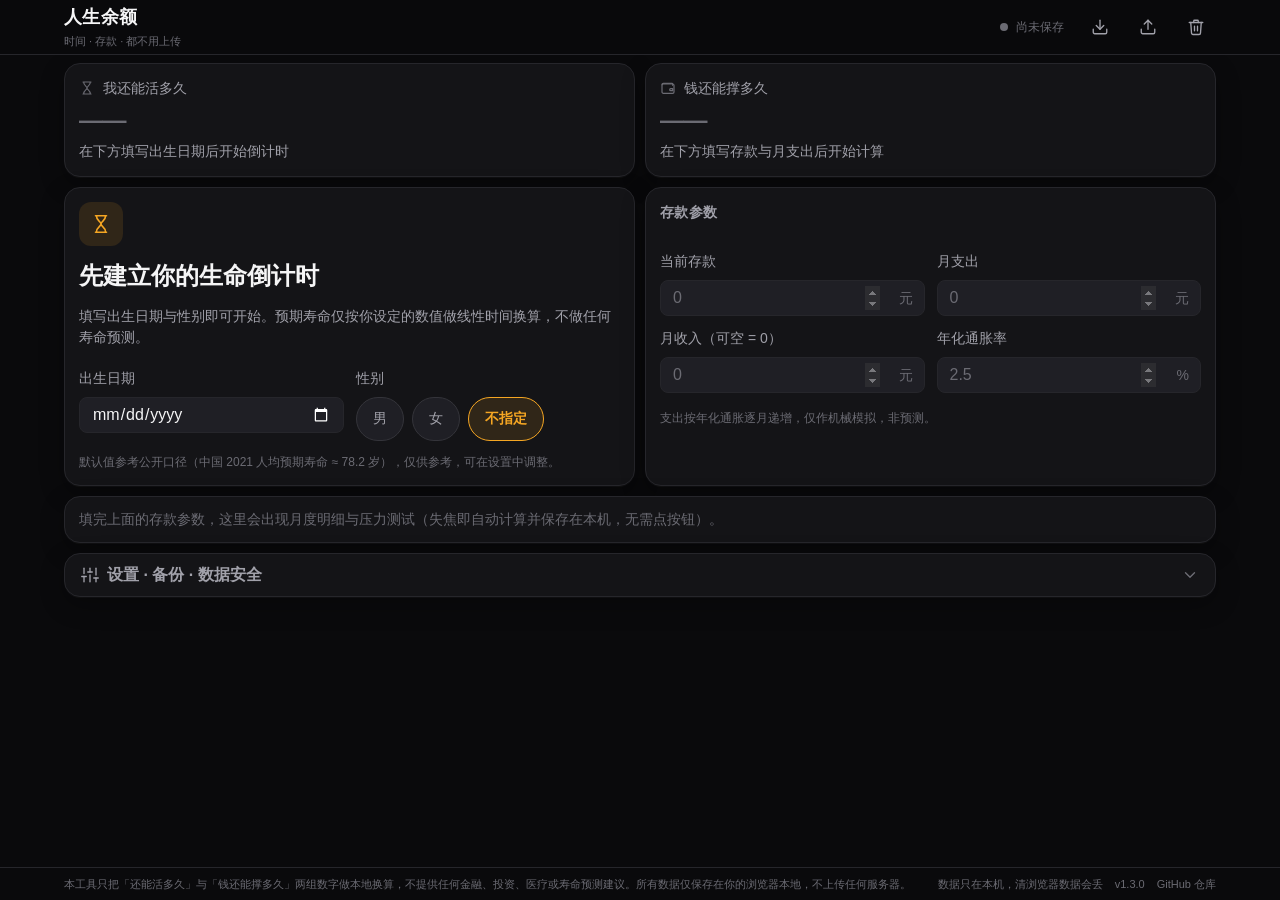
==== commit 8b9c4ffb: "v1.3.0 版式重构：统一两列栅格 / 一屏显示 / 手机适配 / OG 卡片 - main 成为唯一两列栅格容器，各 section 用 display:contents 透明化，   四张卡片左" ====
--- a/index.html
+++ b/index.html
@@ -5,7 +5,26 @@
   <meta name="viewport" content="width=device-width, initial-scale=1, viewport-fit=cover">
   <meta name="description" content="人生余额：算算你还能活多久、钱还能撑多久。全部在本机计算，数据不上传服务器。">
   <meta name="color-scheme" content="dark">
+  <meta name="theme-color" content="#0a0a0c">
   <title>人生余额 · 我还能活多久，钱还能撑多久</title>
+
+  <!-- 社交分享卡片（微信 / QQ / X / Facebook 等抓取 og:* 生成链接预览卡）
+       注意：og:image 必须是绝对地址，聊天工具才能抓到图。 -->
+  <meta property="og:type" content="website">
+  <meta property="og:site_name" content="人生余额">
+  <meta property="og:title" content="人生余额 · 我还能活多久，钱还能撑多久">
+  <meta property="og:description" content="填一个出生日期，看看还剩多少天；填一笔存款，看看还能撑多久。全部在本机计算，数据不上传。">
+  <meta property="og:url" content="https://datouzhenbei.github.io/personal-survival-dashboard/">
+  <meta property="og:image" content="https://datouzhenbei.github.io/personal-survival-dashboard/assets/og-cover.png">
+  <meta property="og:image:type" content="image/png">
+  <meta property="og:image:width" content="1200">
+  <meta property="og:image:height" content="630">
+  <meta property="og:image:alt" content="人生余额：我还能活多久 · 钱还能撑多久">
+  <meta property="og:locale" content="zh_CN">
+  <meta name="twitter:card" content="summary_large_image">
+  <meta name="twitter:title" content="人生余额 · 我还能活多久，钱还能撑多久">
+  <meta name="twitter:description" content="填一个出生日期，看看还剩多少天；填一笔存款，看看还能撑多久。全部在本机计算。">
+  <meta name="twitter:image" content="https://datouzhenbei.github.io/personal-survival-dashboard/assets/og-cover.png">
   <!-- 内联 favicon（data URI），避免产生额外网络请求 -->
   <link rel="icon" href="data:image/svg+xml,%3Csvg xmlns='http://www.w3.org/2000/svg' viewBox='0 0 24 24'%3E%3Ccircle cx='12' cy='12' r='10' fill='%23f5a623'/%3E%3C/svg%3E">
   <link rel="stylesheet" href="./css/style.css">
@@ -52,29 +71,31 @@
     </div>
   </header>
 
+  <!-- main 在宽屏下同时充当「整页统一栅格」：hero / 生命 / 存款三个 section 用
+       display:contents 让各自的卡片直接落进同一套两列网格，保证左右边界严格对齐。 -->
   <main class="container">
-    <!-- 首屏总览：剩余生命天数 · 存款可支撑月数（JS 渲染） -->
+    <!-- 首屏两张卡：我还能活多久 / 钱还能撑多久（JS 渲染） -->
     <section id="hero" class="hero-grid" aria-label="核心数据总览"></section>
 
-    <!-- 生命倒计时模块（JS 渲染） -->
+    <!-- 生命模块：进度环 + 参数（JS 渲染，一个 section 只出一张卡） -->
     <section id="life-module" class="module" aria-label="生命倒计时"></section>
 
-    <!-- 存款生存计算器模块（JS 渲染） -->
+    <!-- 存款模块：参数卡 + 明细条（JS 渲染） -->
     <section id="savings-module" class="module" aria-label="存款生存计算器"></section>
 
-    <!-- 数据安全与备份模块（JS 渲染，V1.1 新增） -->
-    <section id="data-module" class="module" aria-label="数据安全与备份"></section>
+    <!-- 备份提醒：只在需要提醒时才有内容，平时整块隐藏（JS 渲染） -->
+    <section id="data-module" class="module" aria-label="备份提醒" hidden></section>
 
-    <!-- 设置抽屉（JS 渲染） -->
+    <!-- 设置抽屉（含数据安全与备份，JS 渲染） -->
     <section id="settings-module" aria-label="设置与偏好"></section>
   </main>
 
-  <!-- 页脚：免责声明全文由 JS 从 Config.DISCLAIMER 填充 -->
+  <!-- 页脚：压成两行（免责声明全文由 JS 从 Config.DISCLAIMER 填充） -->
   <footer class="site-footer">
     <div class="container">
       <p id="footer-disclaimer"></p>
-      <p>所有数据仅保存在本设备的浏览器 localStorage 中，清除浏览器数据将丢失。</p>
       <div class="footer-meta">
+        <span>数据只在本机，清浏览器数据会丢</span>
         <span id="app-version"></span>
         <a href="https://github.com/datouzhenbei/personal-survival-dashboard" id="repo-link" class="footer-link" target="_blank" rel="noopener noreferrer">GitHub 仓库</a>
       </div>
--- a/css/style.css
+++ b/css/style.css
@@ -10,7 +10,8 @@
   --bg-base: #0a0a0c;
   --bg-card: #141417;
   --bg-card-hover: #1c1c20;
-  --bg-input: #1a1a1e;
+  /* 输入框底色比卡片略亮一点：早先两者几乎同色，实机上看不出哪里能输入 */
+  --bg-input: #1f1f25;
   --border: #26262b;
   --border-strong: #34343a;
   --text-primary: #f5f5f6;
@@ -35,6 +36,7 @@
   --sp-2: 8px;
   --sp-3: 12px;
   --sp-4: 16px;
+  --sp-5: 20px;
   --sp-6: 24px;
   --sp-8: 32px;
 
@@ -43,6 +45,11 @@
   --radius-lg: 16px;
   --radius-pill: 999px;
 
+  /* V1.3.0 紧凑节奏：全站间距与内边距都从这套值出，
+     目的只有一个 —— 整页在 1440x800 的视口里不用滚动就能看完。 */
+  --card-pad: 16px;
+  --gap-grid: 12px;
+
   --shadow-card: 0 1px 0 rgba(255, 255, 255, 0.03), 0 8px 24px rgba(0, 0, 0, 0.3);
 
   --font-sans: -apple-system, BlinkMacSystemFont, 'PingFang SC', 'Microsoft YaHei',
@@ -66,7 +73,7 @@
   margin: 0;
   font-family: var(--font-sans);
   font-size: var(--fs-body);
-  line-height: 1.6;
+  line-height: 1.5;
   color: var(--text-primary);
   background: var(--bg-base);
   -webkit-font-smoothing: antialiased;
@@ -112,22 +119,22 @@
 
 main.container {
   flex: 1;
-  padding-top: var(--sp-6);
-  padding-bottom: var(--sp-8);
-  display: flex;
-  flex-direction: column;
-  gap: var(--sp-8);
+  padding-top: var(--gap-grid);
+  padding-bottom: var(--gap-grid);
+  display: flex;
+  flex-direction: column;
+  gap: var(--gap-grid);
 }
 
 /* 数字等宽，避免跳动 */
 .stat-card__value,
 .stat-card__unit,
-.result-hero__value,
-.tick-text,
-.data-table td.num,
-.total-item__value,
-.burn-result__value,
-.ring-center__pct {
+.hl-strip__main,
+.hl-strip__clock,
+.elapsed-line__val,
+.detail-bar__value,
+.ring-center__pct,
+.data-table td.num {
   font-variant-numeric: tabular-nums;
 }
 
@@ -147,13 +154,13 @@
   align-items: center;
   justify-content: space-between;
   gap: var(--sp-4);
-  min-height: 64px;
-  padding-top: var(--sp-3);
-  padding-bottom: var(--sp-3);
+  min-height: 56px;
+  padding-top: var(--sp-2);
+  padding-bottom: var(--sp-2);
 }
 
 .brand h1 {
-  font-size: var(--fs-h2);
+  font-size: 1.25rem;
   font-weight: 650;
   letter-spacing: 0.02em;
   white-space: nowrap;
@@ -198,8 +205,8 @@
   display: inline-flex;
   align-items: center;
   justify-content: center;
-  width: 44px;
-  height: 44px;
+  width: 40px;
+  height: 40px;
   border-radius: var(--radius-sm);
   color: var(--text-secondary);
   border: 1px solid transparent;
@@ -228,15 +235,26 @@
   border: 1px solid var(--border);
   border-radius: var(--radius-lg);
   box-shadow: var(--shadow-card);
-  padding: var(--sp-6);
+  padding: var(--card-pad);
 }
 
 .card__title {
-  font-size: var(--fs-body);
+  font-size: var(--fs-sm);
   font-weight: 600;
   color: var(--text-secondary);
-  margin-bottom: var(--sp-4);
+  margin-bottom: var(--sp-3);
   letter-spacing: 0.02em;
+}
+
+/* 卡片级小字说明（替代逐字段 hint，省一行高度） */
+.card__note {
+  font-size: var(--fs-xs);
+  color: var(--text-muted);
+  line-height: 1.5;
+}
+
+.card__note--error {
+  color: var(--danger);
 }
 
 .card__error {
@@ -303,14 +321,14 @@
 
 .hero-grid {
   display: grid;
-  grid-template-columns: 1fr 1fr;
-  gap: var(--sp-4);
+  grid-template-columns: repeat(2, minmax(0, 1fr));
+  gap: var(--gap-grid);
 }
 
 .stat-card {
   display: flex;
   flex-direction: column;
-  gap: var(--sp-3);
+  gap: var(--sp-2);
   transition: border-color 0.2s ease, background 0.2s ease;
 }
 
@@ -364,7 +382,7 @@
 }
 
 .stat-card__value {
-  font-size: clamp(2rem, 12vw, var(--fs-hero));
+  font-size: clamp(1.75rem, 7.2vw, 3rem);
   font-weight: 650;
   line-height: 1.1;
   letter-spacing: -0.02em;
@@ -417,7 +435,7 @@
   justify-content: space-between;
   gap: var(--sp-2) var(--sp-3);
   flex-wrap: wrap;
-  padding: 12px 14px;
+  padding: 10px 12px;
   border-radius: var(--radius-md);
   background: var(--accent-soft);
   border: 1px solid rgba(245, 166, 35, 0.26);
@@ -440,6 +458,29 @@
   font-variant-numeric: tabular-nums;
 }
 
+/* 「已过 N 年 M 天」：从已删除的「时间详情」卡上移到首屏卡 A 的主数字下方。
+   刻意用小字 + 次级色，只作对照量，不抢「剩余」主数字。
+   注意：不要塞进 .hl-strip —— 会把 GG 胶囊挤到第二行左对齐（360-1440px 实测）。
+   用 inline 排版（非 flex）让标签与数值之间的真实空格生效，视觉间距由 key 的 margin 提供。 */
+.elapsed-line {
+  font-size: var(--fs-sm);
+  color: var(--text-secondary);
+  white-space: nowrap;
+}
+
+.elapsed-line__key {
+  font-size: var(--fs-xs);
+  font-weight: 600;
+  letter-spacing: 0.06em;
+  color: var(--text-muted);
+  margin-right: 4px;
+}
+
+.elapsed-line__val {
+  font-weight: 550;
+  font-variant-numeric: tabular-nums;
+}
+
 .hl-strip__clock {
   font-size: var(--fs-sm);
   font-weight: 500;
@@ -524,26 +565,14 @@
 
 /* ---------------- 模块通用 ---------------- */
 
+/* 每个模块现在最多两张元素：一张卡 +（存款模块的）明细条。
+   独立标题行（原「生命倒计时 / 存款生存计算器」）已在 V1.3.0 删除，
+   标题改由卡片自己的 .card__title 承担。 */
 .module {
   display: flex;
   flex-direction: column;
-  gap: var(--sp-4);
-}
-
-.section-head {
-  display: flex;
-  align-items: center;
-  gap: var(--sp-2);
-}
-
-.section-head svg {
-  color: var(--accent);
-}
-
-.section-head h2 {
-  font-size: var(--fs-h2);
-  font-weight: 600;
-  letter-spacing: 0.01em;
+  gap: var(--sp-3);
+  min-width: 0;
 }
 
 /* ---------------- 表单 ---------------- */
@@ -656,15 +685,20 @@
   flex-wrap: wrap;
 }
 
+/* chip 三个尺寸走自定义属性：便于「半栏卡片」这类局部场景整体收小。
+   ⚠️ 这里必须用「逐属性」过渡，不能写 transition: all ——
+   否则 min-height / padding / font-size 也会参与过渡，
+   跨越 1024px 断点时 chip 会「跳一下」，而且无头浏览器里
+   过渡未跑完时读到的计算值全是旧值（曾据此误判为选择器失效）。 */
 .chip {
-  min-height: 44px;
-  padding: 0 var(--sp-4);
+  min-height: var(--chip-h, 44px);
+  padding: 0 var(--chip-pad-x, var(--sp-4));
   border-radius: var(--radius-pill);
   border: 1px solid var(--border-strong);
   background: var(--bg-input);
   color: var(--text-secondary);
-  font-size: var(--fs-sm);
-  transition: all 0.15s ease;
+  font-size: var(--chip-fs, var(--fs-sm));
+  transition: background 0.15s ease, border-color 0.15s ease, color 0.15s ease;
 }
 
 .chip:hover {
@@ -679,27 +713,45 @@
   font-weight: 600;
 }
 
-/* ---------------- 生命模块布局 ---------------- */
-
-.life-grid {
+/* ---------------- 生命模块（V1.3.0：进度环 + 参数合并为一张卡） ---------------- */
+
+.life-card {
+  display: flex;
+  flex-direction: column;
+  min-width: 0;
+}
+
+.life-card__body {
   display: grid;
-  grid-template-columns: minmax(260px, 360px) 1fr;
-  gap: var(--sp-4);
-  align-items: start;
-}
-
-.life-side {
-  display: flex;
-  flex-direction: column;
-  gap: var(--sp-4);
+  grid-template-columns: auto minmax(0, 1fr);
+  gap: var(--sp-3) var(--sp-5);
+  align-items: center;
+  flex: 1;
+}
+
+.life-card__ring {
+  display: flex;
+  justify-content: center;
+  flex: none;
+}
+
+/* 环从 220px 收到 132px：让整张卡能进一屏，也让它回归「进度指示」而不是主角；
+   省下的宽度留给右侧参数，保证「出生日期 | 性别」两栏不折行 */
+.life-card__ring .ring-wrap,
+.life-card__ring .ring-placeholder {
+  width: 132px;
+  height: 132px;
+}
+
+.life-card__ring .ring-center__pct {
+  font-size: 1.5rem;
+}
+
+.life-card__params {
+  display: flex;
+  flex-direction: column;
+  gap: var(--sp-3);
   min-width: 0;
-}
-
-.ring-card {
-  display: flex;
-  flex-direction: column;
-  align-items: center;
-  gap: var(--sp-4);
 }
 
 .ring-wrap {
@@ -754,16 +806,6 @@
   font-size: var(--fs-xs);
   color: var(--text-muted);
   letter-spacing: 0.15em;
-}
-
-.ring-card__note {
-  font-size: var(--fs-xs);
-  color: var(--text-muted);
-  text-align: center;
-}
-
-.ring-card__note.is-over {
-  color: var(--success);
 }
 
 .ring-placeholder {
@@ -774,58 +816,6 @@
   border: 1px dashed var(--border-strong);
   border-radius: 50%;
   color: var(--text-muted);
-}
-
-/* 详情列表 */
-
-.details-card {
-  display: flex;
-  flex-direction: column;
-}
-
-.detail-list {
-  display: flex;
-  flex-direction: column;
-}
-
-.detail-row {
-  display: flex;
-  align-items: baseline;
-  justify-content: space-between;
-  gap: var(--sp-4);
-  padding: var(--sp-3) 0;
-  border-bottom: 1px solid var(--border);
-}
-
-.detail-row:first-child {
-  padding-top: 0;
-}
-
-.detail-row:last-child {
-  border-bottom: 0;
-  padding-bottom: 0;
-}
-
-.detail-row dt {
-  font-size: var(--fs-sm);
-  color: var(--text-muted);
-  flex: none;
-}
-
-.detail-row dd {
-  font-size: var(--fs-sm);
-  color: var(--text-primary);
-  text-align: right;
-  overflow-wrap: anywhere;
-}
-
-.detail-sub {
-  color: var(--text-muted);
-}
-
-.tick-text {
-  color: var(--accent);
-  font-weight: 550;
 }
 
 /* ---------------- 引导 / 空状态 / 行内提示 ---------------- */
@@ -863,15 +853,6 @@
   margin-top: var(--sp-2);
 }
 
-.inline-banner {
-  font-size: var(--fs-sm);
-  color: var(--text-secondary);
-  background: var(--accent-soft);
-  border: 1px solid rgba(245, 166, 35, 0.25);
-  border-radius: var(--radius-md);
-  padding: var(--sp-3) var(--sp-4);
-}
-
 .empty {
   display: flex;
   flex-direction: column;
@@ -904,115 +885,27 @@
   max-width: 32em;
 }
 
-/* ---------------- 存款模块 ---------------- */
-
-.savings-grid {
+/* ---------------- 存款明细条（V1.3.0：横跨两列的一排小格） ----------------
+   可支撑月数 / 耗尽日期的结论在首屏卡 B 上，这里只放「明细 + 压力测试」，
+   整页不会出现两处一样的数字，也省下大半屏高度。 */
+
+.detail-bar {
+  display: flex;
+  flex-direction: column;
+  gap: var(--sp-3);
+  min-width: 0;
+}
+
+.detail-bar__grid {
   display: grid;
-  grid-template-columns: minmax(0, 420px) 1fr;
-  gap: var(--sp-4);
-  align-items: start;
-}
-
-.savings-grid .form-grid {
-  grid-template-columns: 1fr;
-}
-
-.result-card {
-  display: flex;
-  flex-direction: column;
-}
-
-.result-panel {
-  display: flex;
-  flex-direction: column;
-  gap: var(--sp-6);
-}
-
-.result-hero {
-  display: flex;
-  align-items: baseline;
-  gap: var(--sp-2);
-  flex-wrap: wrap;
-}
-
-.result-hero__value {
-  font-size: clamp(2rem, 9vw, 3rem);
-  font-weight: 650;
-  line-height: 1.1;
-  letter-spacing: -0.02em;
-}
-
-.result-hero__unit {
-  font-size: var(--fs-h2);
-  color: var(--text-secondary);
-}
-
-.result-hero__sub {
-  font-size: var(--fs-sm);
-  color: var(--text-secondary);
-  margin-top: calc(-1 * var(--sp-3));
-}
-
-.tone-accent { color: var(--accent); }
-.tone-success { color: var(--success); }
-.tone-danger { color: var(--danger); }
-.tone-muted { color: var(--text-muted); }
-
-/* 月净消耗 */
-
-.burn-row {
-  display: flex;
-  flex-direction: column;
+  grid-template-columns: repeat(4, minmax(0, 1fr)) minmax(0, 1.5fr);
   gap: var(--sp-3);
-  padding: var(--sp-4);
-  background: var(--bg-input);
-  border: 1px solid var(--border);
-  border-radius: var(--radius-md);
-}
-
-.burn-eq {
-  display: flex;
-  align-items: center;
-  gap: var(--sp-3);
-  flex-wrap: wrap;
-  font-size: var(--fs-sm);
-  color: var(--text-secondary);
-}
-
-.burn-eq__op {
-  color: var(--text-muted);
-}
-
-.burn-result {
-  display: flex;
-  align-items: baseline;
-  justify-content: space-between;
-  gap: var(--sp-3);
-  padding-top: var(--sp-3);
-  border-top: 1px dashed var(--border-strong);
-}
-
-.burn-result__label {
-  font-size: var(--fs-sm);
-}
-
-.burn-result__value {
-  font-size: var(--fs-h2);
-  font-weight: 650;
-}
-
-/* 汇总三栏 */
-
-.totals-grid {
-  display: grid;
-  grid-template-columns: repeat(3, 1fr);
-  gap: var(--sp-3);
-}
-
-.total-item {
-  display: flex;
-  flex-direction: column;
-  gap: var(--sp-1);
+}
+
+.detail-bar__cell {
+  display: flex;
+  flex-direction: column;
+  gap: 2px;
   padding: var(--sp-3);
   background: var(--bg-input);
   border: 1px solid var(--border);
@@ -1020,18 +913,34 @@
   min-width: 0;
 }
 
-.total-item__label {
-  font-size: var(--fs-xs);
-  color: var(--text-muted);
-}
-
-.total-item__value {
-  font-size: var(--fs-sm);
-  font-weight: 550;
+.detail-bar__label {
+  font-size: var(--fs-xs);
+  color: var(--text-muted);
+  white-space: nowrap;
+  overflow: hidden;
+  text-overflow: ellipsis;
+}
+
+.detail-bar__value {
+  font-size: var(--fs-body);
+  font-weight: 650;
+  line-height: 1.3;
   overflow-wrap: anywhere;
 }
 
-.result-note {
+.detail-bar__sub {
+  font-size: var(--fs-xs);
+  color: var(--text-muted);
+  line-height: 1.4;
+  overflow-wrap: anywhere;
+}
+
+.detail-bar__hint {
+  font-size: var(--fs-sm);
+  color: var(--text-muted);
+}
+
+.detail-bar__note {
   font-size: var(--fs-xs);
   color: var(--success);
   background: var(--success-soft);
@@ -1039,19 +948,39 @@
   padding: var(--sp-2) var(--sp-3);
 }
 
-/* 压力测试表 */
-
-.stress-wrap {
-  display: flex;
-  flex-direction: column;
-  gap: var(--sp-3);
-}
-
-.stress-wrap__title {
-  font-size: var(--fs-sm);
-  color: var(--text-secondary);
+/* 压力测试：三行「标签 —— 月数」，比原来的三行表格矮一半 */
+.stress-list {
+  list-style: none;
+  margin: 0;
+  padding: 0;
+  display: flex;
+  flex-direction: column;
+  gap: 1px;
+  font-size: var(--fs-xs);
+  color: var(--text-muted);
+}
+
+.stress-list li {
+  display: flex;
+  align-items: baseline;
+  justify-content: space-between;
+  gap: var(--sp-2);
+}
+
+.stress-list b {
   font-weight: 600;
-}
+  color: var(--text-secondary);
+  white-space: nowrap;
+}
+
+/* ---------------- 语义色调 ---------------- */
+.tone-accent { color: var(--accent); }
+.tone-success { color: var(--success); }
+.tone-danger { color: var(--danger); }
+.tone-muted { color: var(--text-muted); }
+
+/* 月净消耗 / 汇总三栏 / 压力测试表 的旧样式已在 V1.3.0 删除
+   （对应结构合并进 .detail-bar，见上） */
 
 .data-table {
   width: 100%;
@@ -1159,6 +1088,36 @@
   display: flex;
   flex-wrap: wrap;
   gap: var(--sp-2);
+  margin-top: var(--sp-4);
+}
+
+/* 数据安全与备份（V1.3.0：从页面上的独立整卡收进抽屉，
+   只在「超过 14 天没备份」时才会在页面流里单独出现一条提醒条） */
+
+.drawer__data {
+  display: flex;
+  flex-direction: column;
+  gap: 2px;
+  margin-top: var(--sp-4);
+  padding-top: var(--sp-3);
+  border-top: 1px solid var(--border);
+}
+
+.drawer__data-meta {
+  font-size: var(--fs-sm);
+  color: var(--text-primary);
+}
+
+.drawer__data-sub {
+  font-size: var(--fs-xs);
+  color: var(--text-muted);
+}
+
+.drawer__data-note {
+  font-size: var(--fs-xs);
+  color: var(--text-muted);
+  line-height: 1.7;
+  margin-top: var(--sp-2);
 }
 
 /* ---------------- 模态确认框 ---------------- */
@@ -1295,57 +1254,49 @@
 
 .site-footer {
   border-top: 1px solid var(--border);
-  padding: var(--sp-6) 0;
-  margin-top: var(--sp-8);
+  padding: var(--sp-3) 0;
 }
 
 .site-footer .container {
   display: flex;
   flex-direction: column;
-  gap: var(--sp-2);
+  gap: 2px;
 }
 
 .site-footer p {
-  font-size: var(--fs-xs);
-  color: var(--text-muted);
-  line-height: 1.7;
+  font-size: 0.6875rem;
+  color: var(--text-muted);
+  line-height: 1.5;
 }
 
 .footer-meta {
   display: flex;
-  gap: var(--sp-4);
+  gap: var(--sp-3);
   flex-wrap: wrap;
-  padding-top: var(--sp-2);
+  font-size: 0.6875rem;
+  color: var(--text-muted);
 }
 
 .footer-link {
   color: var(--text-muted);
 }
 
-/* ---------------- 响应式：平板 ---------------- */
+/* ---------------- 响应式：平板（640-1023px） ----------------
+   1024px 以下没有「统一栅格」，各模块直接竖着堆，所以这里只要把
+   明细条从 5 列压到 3 列即可；生命卡保持「环 | 参数」左右并排。 */
 
 @media (max-width: 1023px) {
-  .life-grid,
-  .savings-grid {
-    grid-template-columns: 1fr;
-  }
-
-  .ring-card {
-    justify-self: center;
-    width: 100%;
-    max-width: 480px;
-  }
-
-  .savings-grid .form-grid {
-    grid-template-columns: repeat(2, 1fr);
-  }
-}
-
-/* ---------------- 响应式：手机 ---------------- */
+  .detail-bar__grid {
+    grid-template-columns: repeat(3, minmax(0, 1fr));
+  }
+}
+
+/* ---------------- 响应式：手机（≤639px） ---------------- */
 
 @media (max-width: 639px) {
   :root {
     --fs-h2: 1.25rem;
+    --card-pad: 14px;
   }
 
   .container {
@@ -1354,18 +1305,15 @@
   }
 
   main.container {
-    gap: var(--sp-6);
-    padding-top: var(--sp-4);
+    gap: var(--sp-3);
+    padding-top: var(--sp-3);
+    padding-bottom: var(--sp-4);
   }
 
   .brand p {
     display: none;
   }
 
-  .save-status .save-status__text {
-    /* 状态文字保留但缩小空间 */
-  }
-
   .save-status {
     margin-right: 0;
   }
@@ -1374,8 +1322,10 @@
     grid-template-columns: 1fr;
   }
 
-  .card {
-    padding: var(--sp-4);
+  /* 触屏：顶栏图标按钮回到 44px 最小点击尺寸（桌面为了压缩高度收到 40px） */
+  .icon-btn {
+    width: 44px;
+    height: 44px;
   }
 
   .form-grid,
@@ -1383,32 +1333,23 @@
     grid-template-columns: 1fr;
   }
 
-  .savings-grid .form-grid {
+  /* 生命卡在手机上改成上下：环在上、参数在下，避免并排挤成两柱 */
+  .life-card__body {
     grid-template-columns: 1fr;
-  }
-
-  .ring-wrap,
-  .ring-placeholder {
-    width: 180px;
-    height: 180px;
-  }
-
-  .ring-center__pct {
-    font-size: 2rem;
-  }
-
-  .detail-row {
-    flex-direction: column;
-    align-items: flex-start;
-    gap: 2px;
-  }
-
-  .detail-row dd {
-    text-align: left;
-  }
-
-  .totals-grid {
-    grid-template-columns: 1fr;
+    justify-items: center;
+    gap: var(--sp-4);
+  }
+
+  .life-card__params {
+    width: 100%;
+  }
+
+  .detail-bar__grid {
+    grid-template-columns: repeat(2, minmax(0, 1fr));
+  }
+
+  .detail-bar__cell--stress {
+    grid-column: 1 / -1;
   }
 
   .stat-card__badge {
@@ -1417,7 +1358,7 @@
   }
 
   .drawer__toggle {
-    padding: var(--sp-4);
+    padding: var(--sp-3) var(--sp-4);
   }
 
   .drawer__body .drawer__inner > * {
@@ -1450,7 +1391,8 @@
 }
 
 /* ============================================================
-   V1.1 新增：数据安全 / 备份提醒 / 导入预览
+   V1.1：备份提醒 / 导入预览（V1.3.0 起「数据安全」静态信息已收进设置抽屉，
+   独立的 .data-safety 卡片样式随之删除，见 .drawer__data-*）
    ============================================================ */
 
 /* ---------------- 小尺寸按钮（提示条内使用） ---------------- */
@@ -1460,57 +1402,6 @@
   padding: 0 var(--sp-3);
   font-size: var(--fs-xs);
   gap: var(--sp-1);
-}
-
-/* ---------------- 数据安全卡片 ---------------- */
-
-.data-safety {
-  display: flex;
-  flex-direction: column;
-  gap: var(--sp-3);
-}
-
-.data-safety .section-head h2 {
-  font-size: 1.125rem;
-}
-
-.data-safety__row {
-  display: flex;
-  align-items: center;
-  justify-content: space-between;
-  gap: var(--sp-4);
-  flex-wrap: wrap;
-}
-
-.data-safety__info {
-  display: flex;
-  flex-direction: column;
-  gap: 2px;
-  min-width: 0;
-}
-
-.data-safety__meta {
-  font-size: var(--fs-sm);
-  color: var(--text-primary);
-}
-
-.data-safety__sub {
-  font-size: var(--fs-xs);
-  color: var(--text-muted);
-}
-
-.data-safety__actions {
-  display: flex;
-  gap: var(--sp-2);
-  flex-wrap: wrap;
-}
-
-.data-safety__note {
-  font-size: var(--fs-xs);
-  color: var(--text-muted);
-  line-height: 1.7;
-  border-top: 1px solid var(--border);
-  padding-top: var(--sp-3);
 }
 
 /* ---------------- 备份提醒条 ---------------- */
@@ -1659,23 +1550,9 @@
   line-height: 1.7;
 }
 
-/* ---------------- 响应式：数据安全区 ---------------- */
+/* ---------------- 响应式：备份提醒 / 导入预览 ---------------- */
 
 @media (max-width: 639px) {
-  .data-safety__row {
-    flex-direction: column;
-    align-items: stretch;
-  }
-
-  .data-safety__actions {
-    width: 100%;
-  }
-
-  .data-safety__actions .btn {
-    flex: 1 1 auto;
-    justify-content: center;
-  }
-
   .backup-banner {
     flex-direction: column;
     align-items: flex-start;
@@ -1686,6 +1563,11 @@
     flex: none;
   }
 
+  /* 触屏：提示条里的按钮也要够 44px（桌面档把 .btn--sm 收到了 36px） */
+  .backup-banner .btn {
+    min-height: 44px;
+  }
+
   .modal--wide .modal__body {
     max-height: 85vh;
     padding: var(--sp-4);
@@ -1702,3 +1584,164 @@
     justify-content: center;
   }
 }
+
+/* ============================================================
+   V1.3.0：整页统一两列栅格（宽屏）
+   ------------------------------------------------------------
+   之前 hero / 生命 / 存款各自一套列宽（1fr 1fr / 260-360px+1fr / 420px+1fr），
+   三块卡片边界互相对不齐。现在把 main 本身变成唯一的栅格容器，
+   三个 section 用 display:contents 把自己「透明化」，
+   于是所有卡片都成为同一套两列网格的直接子项 —— 左右边界严格对齐。
+   单张元素（明细条、提醒条、设置抽屉）跨整行；窄屏（<1024px）回到
+   main 的 flex 纵向堆叠，各模块各占整行。
+   ============================================================ */
+
+/* 备份提醒容器：平时整块隐藏。必须由作者样式声明，
+   否则 .module{display:flex} 会盖掉浏览器默认的 [hidden]{display:none}。 */
+#data-module[hidden] {
+  display: none;
+}
+
+@media (min-width: 1024px) {
+  main.container {
+    display: grid;
+    grid-template-columns: repeat(2, minmax(0, 1fr));
+    gap: var(--gap-grid);
+    align-content: start;
+    align-items: stretch;
+  }
+
+  /* 透明化：section 自己不产生盒子，卡片直接落进 main 的栅格 */
+  #hero,
+  #life-module,
+  #savings-module {
+    display: contents;
+  }
+
+  /* 跨整行 */
+  #data-module,
+  #settings-module,
+  .detail-bar {
+    grid-column: 1 / -1;
+  }
+
+  /* 性别三枚 chip 要在半栏宽的卡片里排成一行：桌面上整体收小
+     （触屏尺寸见手机断点里的 44px 默认值） */
+  .life-card__params {
+    --chip-h: 36px;
+    --chip-pad-x: 12px;
+    --chip-fs: var(--fs-xs);
+  }
+
+  .life-card__params .chip-group {
+    gap: 6px;
+  }
+
+  /* 桌面用鼠标，输入框 36px 足够（触屏由手机断点保证 44px） */
+  .field__input {
+    min-height: 36px;
+  }
+
+  /* ------------------------------------------------------------
+     高度收敛：实测 1440×800 这类窗口也要「一屏放完」。
+     下面每一项都是先量出各卡片的真实高度、再只压「不承载信息」的
+     部分（内边距 / 超大数字字号 / 行距 / 装饰尺寸）得到的；
+     正文、免责声明、明细条说明一律没删。
+     ------------------------------------------------------------ */
+
+  :root {
+    --card-pad: 14px;
+    --gap-grid: 10px;
+  }
+
+  .header-inner {
+    min-height: 48px;
+    padding-top: var(--sp-1);
+    padding-bottom: var(--sp-1);
+  }
+
+  .brand h1 {
+    font-size: 1.125rem;
+  }
+
+  .brand p {
+    font-size: 0.6875rem;
+  }
+
+  main.container {
+    padding-top: var(--sp-2);
+    padding-bottom: var(--sp-2);
+  }
+
+  /* 首屏两个大数字：48px → 36px，仍是最抢眼的一档 */
+  .stat-card__value {
+    font-size: clamp(1.75rem, 4.4vw, 2.25rem);
+  }
+
+  .stat-card__unit {
+    font-size: 1.125rem;
+  }
+
+  .hl-strip {
+    padding: 7px 10px;
+  }
+
+  .card-sub-stack {
+    gap: 2px;
+  }
+
+  /* 表单栅格：桌面本来两栏够宽，行距 16 → 12 */
+  .form-grid {
+    gap: var(--sp-3);
+  }
+
+  /* 明细条：5 格内容不承载在格内边距上，收一档不影响可读性 */
+  .detail-bar {
+    padding: var(--sp-3) var(--card-pad);
+  }
+
+  .detail-bar__cell {
+    padding: 7px 10px;
+  }
+
+  .detail-bar__sub {
+    font-size: 0.6875rem;
+    line-height: 1.35;
+  }
+
+  .stress-list {
+    font-size: 0.6875rem;
+  }
+
+  .drawer__toggle {
+    min-height: 42px;
+    padding: var(--sp-1) var(--sp-4);
+  }
+
+  .backup-banner {
+    padding: 5px var(--sp-3);
+  }
+
+  .btn--sm {
+    min-height: 30px;
+  }
+
+  /* 页脚压成一行：桌面宽度足够，两段文字并排不会挤。
+     footer-meta 必须 flex:none —— 否则它会被挤成窄条后
+     每个 span 各折一行，反而比两行版更高。 */
+  .site-footer {
+    padding: var(--sp-2) 0;
+  }
+
+  .site-footer .container {
+    flex-direction: row;
+    flex-wrap: wrap;
+    align-items: center;
+    justify-content: space-between;
+    gap: 2px var(--sp-3);
+  }
+
+  .site-footer .footer-meta {
+    flex: none;
+  }
+}
